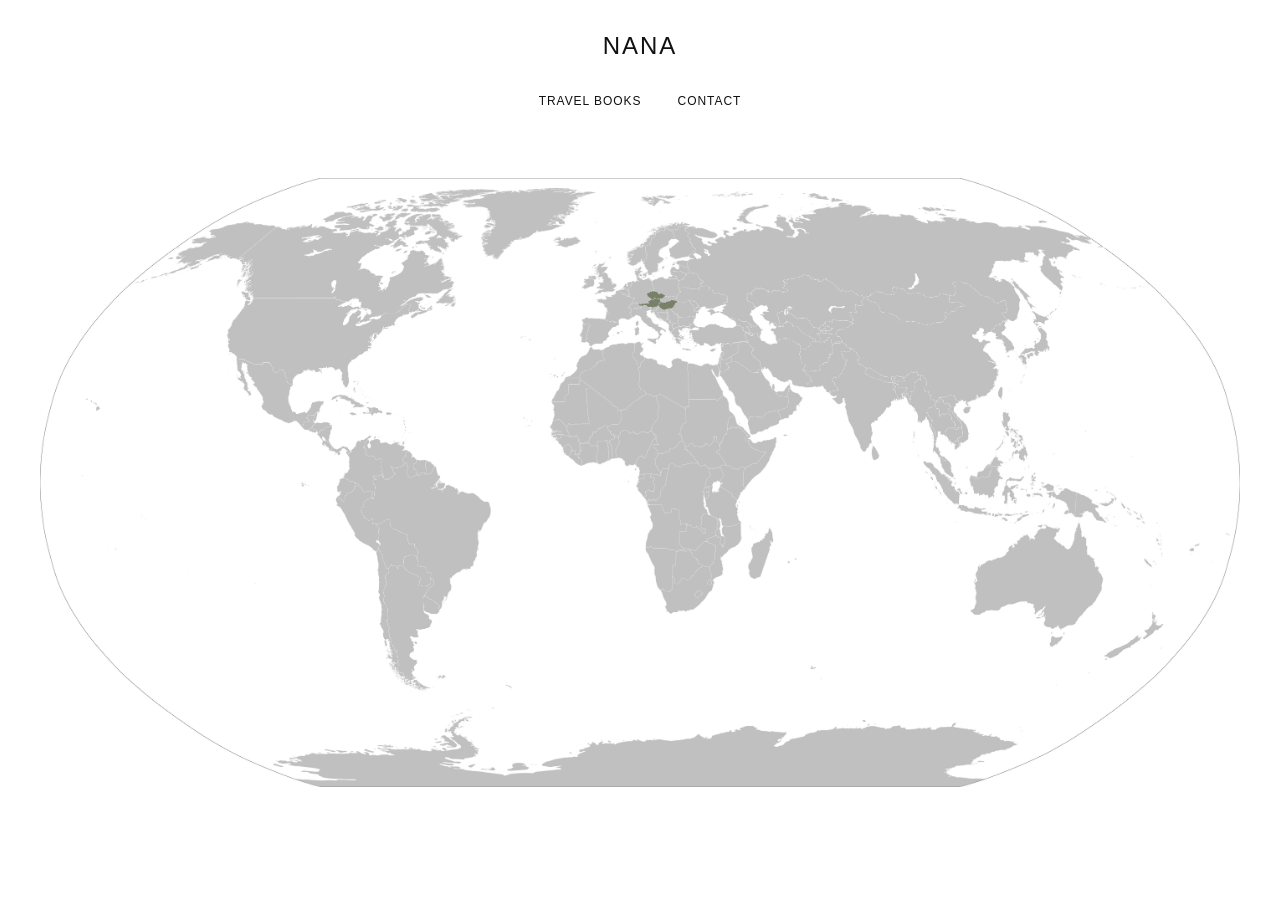
==== index.html @ e640273a "first deployment" ====
<!DOCTYPE html>
<html lang="en">

<head>
    <meta charset="UTF-8">
    <meta name="viewport" content="width=device-width, initial-scale=1.0">

    <title>NANA</title>

    <link rel="stylesheet" href="css/style.css">
</head>

<body>

    <main class="home">

        <div class="image-container">

            <img
                src="images/home-travel.jpg"
                alt=""
                class="home-image image-travel"
            >

            <img
                src="images/contact.jpg"
                alt=""
                class="home-image image-contact"
            >

        </div>

    </main>

    <script src="js/header.js"></script>
    <script src="js/main.js"></script>

</body>
</html>
---- css/style.css ----
/* --------------------------------
   RESET
-------------------------------- */

* {
    margin: 0;
    padding: 0;
    box-sizing: border-box;
}

html,
body {
    width: 100%;
    min-height: 100%;
}

body {
    background: #ffffff;
    color: #111111;
    font-family: Helvetica, Arial, sans-serif;
}


/* --------------------------------
   HEADER
-------------------------------- */

.site-header {
    width: 100%;
    padding: 32px 40px 0;
    text-align: center;
}

.logo {
    display: inline-block;

    color: inherit;
    text-decoration: none;

    font-size: 24px;
    font-weight: 400;
    letter-spacing: 0.08em;
}


/* --------------------------------
   NAVIGATION
-------------------------------- */

.main-nav {
    display: flex;
    justify-content: center;
    align-items: center;

    gap: 36px;

    margin-top: 34px;
}

.nav-link {
    position: relative;

    color: #111111;
    text-decoration: none;

    font-size: 12px;
    font-weight: 400;
    letter-spacing: 0.08em;

    transition: opacity 0.25s ease;
}

.nav-link:hover {
    opacity: 0.5;
}


/* --------------------------------
   IMAGE
-------------------------------- */

.home {
    width: 100%;

    padding: 70px 40px 80px;
}

.image-container {
    position: relative;
    width: 100%;
    max-width: none;
    margin: 0;
}

.home-image {
    display: block;
    width: 100%;
    height: auto;

    transition: opacity 0.7s ease;
}

.image-contact {
    position: absolute;
    top: 0;
    left: 0;

    width: 100%;
    height: auto;

    opacity: 0;
}

.image-container.show-contact .image-travel {
    opacity: 0;
}

.image-container.show-contact .image-contact {
    opacity: 1;
}


/* --------------------------------
   CONTACT HOVER
-------------------------------- */

/*
   The JavaScript adds .show-contact
   when CONTACT is hovered.
*/

.image-container.show-contact .image-travel {
    opacity: 0;
}

.image-container.show-contact .image-contact {
    opacity: 1;
}


/* --------------------------------
   MOBILE
-------------------------------- */

@media (max-width: 700px) {

    .site-header {
        padding: 24px 20px 0;
    }

    .logo {
        font-size: 21px;
    }

    .main-nav {
        gap: 24px;
        margin-top: 28px;
    }

    .nav-link {
        font-size: 11px;
    }

    .home {
        padding: 40px 20px 40px;
    }

    .image-container {
        aspect-ratio: 4 / 3;
    }

}

.back-link {
    display: inline-block;

    margin-bottom: 40px;

    color: #111111;
    text-decoration: none;

    font-size: 11px;
    letter-spacing: 0.08em;

    transition: opacity 0.25s ease;
}

.back-link:hover {
    opacity: 0.5;
}

.travel-books {
    width: 100%;
    padding: 80px 40px;
}

.book-grid {
    display: grid;
    grid-template-columns: repeat(3, 1fr);
    gap: 30px;
    max-width: 1200px;
    margin: 0 auto;
}

.book-tile-frame {
    width: fit-content;
    padding: 6px;
    border: 1px solid #78806A;
}

.book-tile {
    display: block;
    width: 100%;
    aspect-ratio: 1 / 1;
    overflow: hidden;
}

.book-tile img {
    display: block;
    width: 100%;
    height: 100%;
    object-fit: cover;
    transition: opacity 0.3s ease;
}

.book-tile:hover img {
    opacity: 0.7;
}

@media (max-width: 700px) {

    .travel-books {
        padding: 50px 20px;
    }

    .book-grid {
        grid-template-columns: 1fr;
        gap: 20px;
    }

}

/* ========================================
   BOOK PAGE
   ======================================== */

.flipbook-page {
    width: 100%;
    height: calc(100vh - 80px);
    padding: 10px 20px 20px;
    box-sizing: border-box;

    display: flex;
    justify-content: center;
    align-items: center;
}

/* Flipbook */

#flipbook {
    width: 100%;
    height: 100%;
}

/* Individual pages */

#flipbook .book-page {
    background: #ffffff;
    overflow: hidden;
}

#flipbook .book-page img {
    display: block;
    width: 100%;
    height: 100%;
    object-fit: contain;
}

/* PageFlip wrapper */

.stf__parent {
    margin: 0 auto;
}

/* ========================================
   CONTACT
   ======================================== */

.contact-page {
    width: 100%;
    min-height: calc(100vh - 100px);

    display: flex;
    justify-content: center;

    padding: 50px 40px 120px;
    box-sizing: border-box;
}

.contact-content {
    width: min(900px, 100%);
}


/* Intro
---------------------------------------- */

.contact-intro {
    margin-bottom: 50px;
}

.contact-intro p {
    max-width: 430px;

    margin: 0;

    font-size: 14px;
    line-height: 1.7;

    color: #666;
}


/* Message
---------------------------------------- */

.message-group {
    margin-bottom: 70px;
}

.message-group label {
    display: block;

    margin-bottom: 18px;

    font-size: 15px;
}

.message-group textarea {
    display: block;

    width: 100%;
    min-height: 180px;

    padding: 0;

    border: none;
    border-bottom: 1px solid #222;

    border-radius: 0;

    background: transparent;

    font-family: inherit;
    font-size: 16px;
    line-height: 1.7;

    resize: vertical;

    outline: none;

    box-sizing: border-box;
}

.message-group textarea:focus {
    border-bottom: 1px solid #78806A;
}

.message-group textarea::placeholder {
    color: #aaa;
}


/* Name + Email
---------------------------------------- */

.contact-details {
    display: grid;
    grid-template-columns: 1fr 1fr;

    gap: 60px;

    margin-bottom: 55px;
}

.form-group label {
    display: block;

    margin-bottom: 14px;

    font-size: 13px;
    letter-spacing: 0.05em;
}

.form-group input {
    width: 100%;

    padding: 10px 0;

    border: none;
    border-bottom: 1px solid #222;

    border-radius: 0;

    background: transparent;

    font-family: inherit;
    font-size: 15px;

    outline: none;

    box-sizing: border-box;
}

.form-group input:focus {
    border-bottom: 1px solid #78806A;
}

.form-group input::placeholder {
    color: #aaa;
}


/* Send
---------------------------------------- */

.send-row {
    display: flex;
    justify-content: flex-end;
}

.contact-form button {
    padding: 0;

    border: none;
    background: none;

    font-family: inherit;
    font-size: 13px;
    letter-spacing: 0.08em;

    cursor: pointer;

    transition: opacity 0.3s ease;
}

.contact-form button:hover {
    opacity: 0.5;
}


/* Mobile
---------------------------------------- */

@media (max-width: 700px) {

    .contact-page {
        padding: 70px 25px 90px;
    }

    .contact-intro {
        margin-bottom: 55px;
    }

    .contact-details {
        grid-template-columns: 1fr;

        gap: 35px;
    }

    .message-group {
        margin-bottom: 55px;
    }

    .send-row {
        justify-content: flex-start;
    }

}
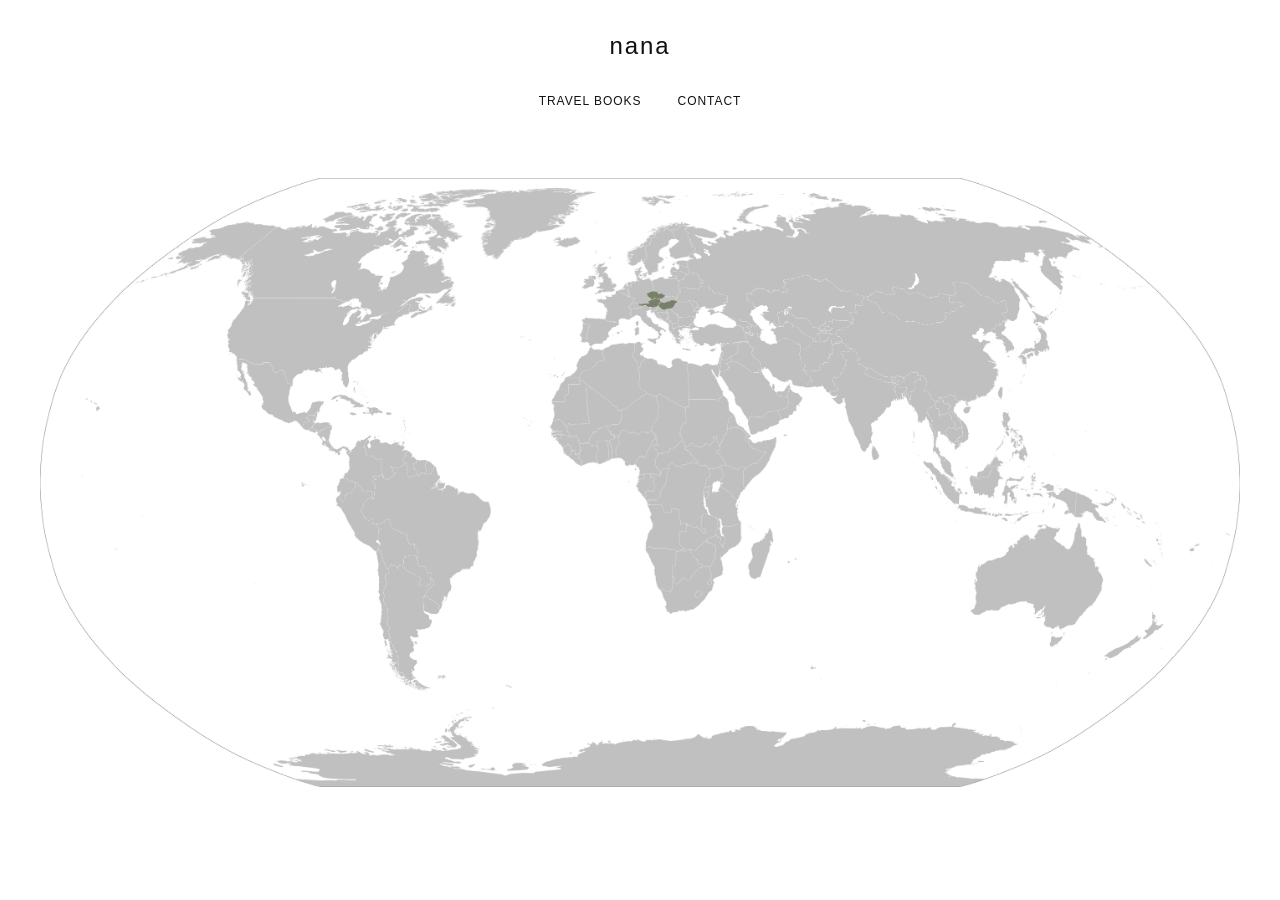
==== commit c37f51b8: "more UI update" ====
--- a/index.html
+++ b/index.html
@@ -1,39 +1,28 @@
-<!DOCTYPE html>
+<!doctype html>
 <html lang="en">
+  <head>
+    <meta charset="UTF-8" />
+    <meta name="viewport" content="width=device-width, initial-scale=1.0" />
 
-<head>
-    <meta charset="UTF-8">
-    <meta name="viewport" content="width=device-width, initial-scale=1.0">
+    <title>nana</title>
 
-    <title>NANA</title>
+    <link rel="stylesheet" href="css/style.css" />
+  </head>
 
-    <link rel="stylesheet" href="css/style.css">
-</head>
+  <body>
+    <main class="home">
+      <div class="image-container">
+        <img
+          src="images/home-travel.jpg"
+          alt=""
+          class="home-image image-travel"
+        />
 
-<body>
-
-    <main class="home">
-
-        <div class="image-container">
-
-            <img
-                src="images/home-travel.jpg"
-                alt=""
-                class="home-image image-travel"
-            >
-
-            <img
-                src="images/contact.jpg"
-                alt=""
-                class="home-image image-contact"
-            >
-
-        </div>
-
+        <img src="images/contact.jpg" alt="" class="home-image image-contact" />
+      </div>
     </main>
 
     <script src="js/header.js"></script>
     <script src="js/main.js"></script>
-
-</body>
-</html>+  </body>
+</html>
--- a/css/style.css
+++ b/css/style.css
@@ -3,477 +3,927 @@
 -------------------------------- */
 
 * {
-    margin: 0;
-    padding: 0;
-    box-sizing: border-box;
+  margin: 0;
+  padding: 0;
+  box-sizing: border-box;
 }
 
 html,
 body {
-    width: 100%;
-    min-height: 100%;
+  width: 100%;
+  min-height: 100%;
 }
 
 body {
-    background: #ffffff;
-    color: #111111;
-    font-family: Helvetica, Arial, sans-serif;
-}
-
+  background: #ffffff;
+  color: #111111;
+  font-family: Helvetica, Arial, sans-serif;
+}
 
 /* --------------------------------
    HEADER
 -------------------------------- */
 
 .site-header {
-    width: 100%;
-    padding: 32px 40px 0;
-    text-align: center;
+  width: 100%;
+  padding: 32px 40px 0;
+  text-align: center;
 }
 
 .logo {
-    display: inline-block;
-
-    color: inherit;
-    text-decoration: none;
-
-    font-size: 24px;
-    font-weight: 400;
-    letter-spacing: 0.08em;
-}
-
+  display: inline-block;
+
+  color: inherit;
+  text-decoration: none;
+
+  font-size: 24px;
+  font-weight: 400;
+  letter-spacing: 0.08em;
+}
 
 /* --------------------------------
    NAVIGATION
 -------------------------------- */
 
 .main-nav {
-    display: flex;
-    justify-content: center;
-    align-items: center;
-
-    gap: 36px;
-
-    margin-top: 34px;
+  display: flex;
+  justify-content: center;
+  align-items: center;
+
+  gap: 36px;
+
+  margin-top: 34px;
 }
 
 .nav-link {
-    position: relative;
-
-    color: #111111;
-    text-decoration: none;
-
-    font-size: 12px;
-    font-weight: 400;
-    letter-spacing: 0.08em;
-
-    transition: opacity 0.25s ease;
+  position: relative;
+
+  color: #111111;
+  text-decoration: none;
+
+  font-size: 12px;
+  font-weight: 400;
+  letter-spacing: 0.08em;
+
+  transition: opacity 0.25s ease;
 }
 
 .nav-link:hover {
-    opacity: 0.5;
-}
-
+  opacity: 0.5;
+}
 
 /* --------------------------------
    IMAGE
 -------------------------------- */
 
 .home {
-    width: 100%;
-
-    padding: 70px 40px 80px;
+  width: 100%;
+  padding: 70px 40px 80px;
 }
 
 .image-container {
-    position: relative;
-    width: 100%;
-    max-width: none;
-    margin: 0;
-}
-
-.home-image {
-    display: block;
-    width: 100%;
-    height: auto;
-
-    transition: opacity 0.7s ease;
-}
+  position: relative;
+  width: 100%;
+  max-width: none;
+  margin: 0;
+
+  overflow: hidden;
+}
+
+/* Travel image */
+
+.image-travel {
+  position: relative;
+
+  display: block;
+
+  width: 100%;
+  height: auto;
+
+  z-index: 1;
+}
+
+/* Contact image */
 
 .image-contact {
-    position: absolute;
-    top: 0;
-    left: 0;
-
-    width: 100%;
-    height: auto;
-
-    opacity: 0;
-}
-
-.image-container.show-contact .image-travel {
-    opacity: 0;
-}
+  position: absolute;
+
+  top: 0;
+  left: 0;
+
+  display: block;
+
+  width: 100%;
+  height: auto;
+
+  z-index: 2;
+
+  /*
+       Start completely hidden to the right.
+       The contact image wipes across the
+       travel image like a curtain.
+    */
+  clip-path: inset(0 100% 0 0);
+
+  transition: clip-path 1s cubic-bezier(0.77, 0, 0.18, 1);
+}
+
+/* Curtain / wipe transition */
 
 .image-container.show-contact .image-contact {
+  clip-path: inset(0 0 0 0);
+}
+
+/* --------------------------------
+   MOBILE
+-------------------------------- */
+
+@media (max-width: 700px) {
+  .site-header {
+    padding: 24px 20px 0;
+  }
+
+  .logo {
+    font-size: 21px;
+  }
+
+  .main-nav {
+    gap: 24px;
+    margin-top: 28px;
+  }
+
+  .nav-link {
+    font-size: 11px;
+  }
+
+  .home {
+    padding: 40px 20px 40px;
+  }
+
+  .image-container {
+    aspect-ratio: 4 / 3;
+  }
+}
+
+/* --------------------------------
+   BACK LINK
+-------------------------------- */
+
+.back-link {
+  display: inline-block;
+
+  margin-bottom: 40px;
+
+  color: #111111;
+  text-decoration: none;
+
+  font-size: 11px;
+  letter-spacing: 0.08em;
+
+  transition: opacity 0.25s ease;
+}
+
+.back-link:hover {
+  opacity: 0.5;
+}
+
+/* ========================================
+   TRAVEL BOOKS
+======================================== */
+
+.travel-books {
+  width: 100%;
+  padding: 80px 40px;
+}
+
+.book-grid {
+  display: grid;
+
+  grid-template-columns: repeat(3, 1fr);
+  gap: 30px;
+
+  max-width: 1200px;
+  margin: 0 auto;
+}
+
+.book-tile-frame {
+  --frame-color: #78806a;
+
+  width: fit-content;
+
+  padding: 6px;
+
+  border: 1px solid var(--frame-color);
+
+  transition:
+    transform 0.45s ease,
+    box-shadow 0.45s ease;
+}
+
+.book-tile {
+  display: block;
+
+  width: 100%;
+  aspect-ratio: 1 / 1;
+
+  overflow: hidden;
+}
+
+.book-tile img {
+  display: block;
+
+  width: 100%;
+  height: 100%;
+
+  object-fit: cover;
+
+  transition:
+    transform 0.6s ease,
+    opacity 0.4s ease;
+}
+
+/* Physical book hover */
+
+.book-tile-frame:hover {
+  transform: translateY(-8px) rotate(-0.6deg);
+
+  box-shadow: 0 12px 24px rgba(0, 0, 0, 0.08);
+}
+
+.book-tile-frame:hover .book-tile img {
+  transform: scale(1.025);
+  opacity: 0.92;
+}
+
+/* Mobile */
+
+@media (max-width: 700px) {
+  .travel-books {
+    padding: 50px 20px;
+  }
+
+  .book-grid {
+    grid-template-columns: 1fr;
+    gap: 20px;
+  }
+
+  .book-tile-frame:hover {
+    transform: none;
+    box-shadow: none;
+  }
+
+  .book-tile-frame:hover .book-tile img {
+    transform: none;
     opacity: 1;
-}
-
-
-/* --------------------------------
-   CONTACT HOVER
--------------------------------- */
-
-/*
-   The JavaScript adds .show-contact
-   when CONTACT is hovered.
-*/
-
-.image-container.show-contact .image-travel {
-    opacity: 0;
-}
-
-.image-container.show-contact .image-contact {
-    opacity: 1;
-}
-
-
-/* --------------------------------
-   MOBILE
--------------------------------- */
-
-@media (max-width: 700px) {
-
-    .site-header {
-        padding: 24px 20px 0;
-    }
-
-    .logo {
-        font-size: 21px;
-    }
-
-    .main-nav {
-        gap: 24px;
-        margin-top: 28px;
-    }
-
-    .nav-link {
-        font-size: 11px;
-    }
-
-    .home {
-        padding: 40px 20px 40px;
-    }
-
-    .image-container {
-        aspect-ratio: 4 / 3;
-    }
-
-}
-
-.back-link {
-    display: inline-block;
-
-    margin-bottom: 40px;
-
-    color: #111111;
-    text-decoration: none;
-
-    font-size: 11px;
-    letter-spacing: 0.08em;
-
-    transition: opacity 0.25s ease;
-}
-
-.back-link:hover {
-    opacity: 0.5;
-}
-
-.travel-books {
-    width: 100%;
-    padding: 80px 40px;
-}
-
-.book-grid {
-    display: grid;
-    grid-template-columns: repeat(3, 1fr);
-    gap: 30px;
-    max-width: 1200px;
-    margin: 0 auto;
-}
-
-.book-tile-frame {
-    width: fit-content;
-    padding: 6px;
-    border: 1px solid #78806A;
-}
-
-.book-tile {
-    display: block;
-    width: 100%;
-    aspect-ratio: 1 / 1;
-    overflow: hidden;
-}
-
-.book-tile img {
-    display: block;
-    width: 100%;
-    height: 100%;
-    object-fit: cover;
-    transition: opacity 0.3s ease;
-}
-
-.book-tile:hover img {
-    opacity: 0.7;
-}
-
-@media (max-width: 700px) {
-
-    .travel-books {
-        padding: 50px 20px;
-    }
-
-    .book-grid {
-        grid-template-columns: 1fr;
-        gap: 20px;
-    }
-
+  }
 }
 
 /* ========================================
    BOOK PAGE
-   ======================================== */
+======================================== */
 
 .flipbook-page {
+  width: 100%;
+  height: calc(100vh - 80px);
+
+  padding: 10px 20px 30px;
+
+  box-sizing: border-box;
+
+  display: flex;
+  justify-content: center;
+  align-items: center;
+}
+
+/* Flipbook wrapper */
+
+.flipbook-wrapper {
+  width: 100%;
+  height: 100%;
+
+  display: flex;
+  flex-direction: column;
+  align-items: center;
+}
+
+/* Flipbook */
+
+#flipbook {
+  width: 100%;
+  height: 100%;
+}
+
+/* Individual pages */
+
+#flipbook .book-page {
+  background: #ffffff;
+  overflow: hidden;
+}
+
+#flipbook .book-page img {
+  display: block;
+
+  width: 100%;
+  height: 100%;
+
+  object-fit: contain;
+}
+
+/* PageFlip wrapper */
+
+.stf__parent {
+  margin: 0 auto;
+}
+
+/* --------------------------------
+   INTERACTIVE PROGRESS BAR
+-------------------------------- */
+
+.flipbook-progress {
+  position: relative;
+
+  width: min(900px, 80%);
+  height: 16px;
+
+  margin-top: 4px;
+
+  cursor: pointer;
+
+  touch-action: none;
+
+  outline: none;
+
+  /* Prevent text/image selection while dragging */
+  user-select: none;
+  -webkit-user-select: none;
+  -moz-user-select: none;
+  -ms-user-select: none;
+}
+
+/* Prevent browser dragging/selecting
+   anything inside the progress bar */
+
+.flipbook-progress,
+.flipbook-progress * {
+  user-select: none;
+  -webkit-user-select: none;
+  -moz-user-select: none;
+  -ms-user-select: none;
+
+  -webkit-user-drag: none;
+}
+
+/* Invisible larger interaction area */
+
+.flipbook-progress::before {
+  content: "";
+
+  position: absolute;
+
+  top: 7px;
+  left: 0;
+
+  width: 100%;
+  height: 2px;
+
+  background: #e6e6e6;
+}
+
+/* Filled progress */
+
+.flipbook-progress-bar {
+  position: absolute;
+
+  top: 7px;
+  left: 0;
+
+  width: 0%;
+  height: 2px;
+
+  background: #909090;
+
+  pointer-events: none;
+
+  transition: width 0.25s ease;
+}
+
+/* Handle */
+
+.flipbook-progress-handle {
+  position: absolute;
+
+  top: 50%;
+  right: -6px;
+
+  width: auto;
+  height: auto;
+
+  background: none;
+
+  color: #909090;
+
+  font-size: 17px;
+  line-height: 1;
+
+  transform: translateY(-50%) scale(0.8);
+
+  transition:
+    transform 0.2s ease,
+    opacity 0.2s ease;
+
+  pointer-events: none;
+}
+
+.flipbook-progress-handle::before {
+  content: "✦";
+}
+
+.flipbook-progress:hover .flipbook-progress-handle,
+.flipbook-progress:focus .flipbook-progress-handle {
+  transform: translateY(-50%) scale(1);
+}
+
+/* Keyboard focus */
+
+.flipbook-progress:focus-visible {
+  outline: none;
+}
+
+.flipbook-progress:focus-visible::after {
+  content: "";
+
+  position: absolute;
+
+  inset: 1px -5px;
+
+  border: 1px solid #909090;
+}
+
+/* ========================================
+   POSTCARD CONTACT
+======================================== */
+
+.postcard-page {
+  width: 100%;
+  min-height: calc(100vh - 100px);
+
+  display: flex;
+  justify-content: center;
+  align-items: center;
+
+  padding: 60px 40px 100px;
+
+  box-sizing: border-box;
+}
+
+/* --------------------------------
+   POSTCARD
+-------------------------------- */
+
+.postcard {
+  position: relative;
+
+  width: min(1000px, 100%);
+
+  min-height: 560px;
+
+  padding: 38px 42px 32px;
+
+  background: #faf9f5;
+
+  border: 1px solid #222;
+
+  box-sizing: border-box;
+
+  display: flex;
+  flex-direction: column;
+
+  box-shadow: 8px 8px 0 rgba(120, 128, 106, 0.12);
+
+  transition:
+    transform 0.4s ease,
+    box-shadow 0.4s ease;
+}
+
+/* Very subtle physical postcard feeling */
+
+.postcard:hover {
+  transform: translateY(-2px);
+
+  box-shadow: 10px 12px 0 rgba(120, 128, 106, 0.12);
+}
+
+/* --------------------------------
+   POSTCARD HEADER
+-------------------------------- */
+
+.postcard-header {
+  display: flex;
+  justify-content: space-between;
+  align-items: center;
+
+  padding-bottom: 18px;
+
+  border-bottom: 1px solid #222;
+}
+
+.postcard-label,
+.postcard-number {
+  font-size: 10px;
+  letter-spacing: 0.12em;
+}
+
+.postcard-number {
+  color: #909090;
+}
+
+/* --------------------------------
+   MESSAGE
+-------------------------------- */
+
+.postcard-message {
+  flex: 1;
+
+  padding-top: 42px;
+
+  display: flex;
+  flex-direction: column;
+}
+
+.postcard-message label {
+  display: block;
+
+  margin-bottom: 25px;
+
+  font-size: 13px;
+  letter-spacing: 0.08em;
+}
+
+.postcard-message textarea {
+  width: 100%;
+
+  flex: 1;
+
+  min-height: 220px;
+
+  padding: 0;
+
+  border: none;
+
+  background: repeating-linear-gradient(
+    to bottom,
+    transparent 0,
+    transparent 31px,
+    rgba(34, 34, 34, 0.16) 32px
+  );
+
+  color: #111111;
+
+  font-family: Helvetica, Arial, sans-serif;
+  font-size: 15px;
+  line-height: 32px;
+
+  resize: none;
+
+  outline: none;
+
+  box-sizing: border-box;
+}
+
+.postcard-message textarea::placeholder {
+  color: #999;
+}
+
+.postcard-message textarea:focus {
+  background: repeating-linear-gradient(
+    to bottom,
+    transparent 0,
+    transparent 31px,
+    rgba(120, 128, 106, 0.45) 32px
+  );
+}
+
+/* --------------------------------
+   BOTTOM SECTION
+-------------------------------- */
+
+.postcard-bottom {
+  display: flex;
+  justify-content: space-between;
+  align-items: flex-end;
+
+  gap: 50px;
+
+  margin-top: 35px;
+}
+
+/* --------------------------------
+   FROM
+-------------------------------- */
+
+.postcard-from {
+  width: min(480px, 60%);
+
+  display: grid;
+  grid-template-columns: 1fr 1fr;
+
+  gap: 35px;
+}
+
+.postcard-field label {
+  display: block;
+
+  margin-bottom: 12px;
+
+  font-size: 10px;
+  letter-spacing: 0.1em;
+}
+
+.postcard-field input {
+  width: 100%;
+
+  padding: 8px 0;
+
+  border: none;
+  border-bottom: 1px solid #222;
+
+  border-radius: 0;
+
+  background: transparent;
+
+  font-family: Helvetica, Arial, sans-serif;
+  font-size: 13px;
+
+  outline: none;
+
+  box-sizing: border-box;
+}
+
+.postcard-field input:focus {
+  border-bottom-color: #909090;
+}
+
+.postcard-field input::placeholder {
+  color: #aaa;
+}
+
+/* --------------------------------
+   STAMP
+-------------------------------- */
+
+.postcard-stamp {
+  display: flex;
+
+  justify-content: flex-end;
+  align-items: flex-end;
+}
+
+/* Visual stamp */
+
+.stamp {
+  width: 92px;
+  height: 108px;
+
+  border: 1px dashed #909090;
+
+  display: flex;
+  flex-direction: column;
+  align-items: center;
+  justify-content: center;
+
+  transform: rotate(1.5deg);
+
+  box-sizing: border-box;
+
+  transition:
+    transform 0.3s ease,
+    border-color 0.3s ease;
+}
+
+.stamp-symbol {
+  font-size: 38px;
+  line-height: 1;
+  margin-bottom: 10px;
+}
+
+.stamp-symbol-sent {
+  display: none;
+}
+
+.postcard.sent .stamp-symbol-unsent {
+  display: none;
+}
+
+.postcard.sent .stamp-symbol-sent {
+  display: inline;
+}
+
+.stamp-text {
+  font-size: 11px;
+
+  letter-spacing: 0.15em;
+}
+
+.stamp-subtext {
+  margin-top: 7px;
+
+  font-size: 7px;
+
+  letter-spacing: 0.12em;
+}
+
+/* --------------------------------
+   SEND
+-------------------------------- */
+
+.postcard-send {
+  display: flex;
+  justify-content: flex-end;
+
+  margin-top: 30px;
+}
+
+.postcard-send button {
+  position: relative;
+
+  padding: 0;
+
+  border: none;
+  background: none;
+
+  color: #111111;
+
+  font-family: Helvetica, Arial, sans-serif;
+
+  font-size: 11px;
+  letter-spacing: 0.1em;
+
+  cursor: pointer;
+
+  transition:
+    transform 0.25s ease,
+    opacity 0.25s ease;
+}
+
+.postcard-send button:hover {
+  opacity: 0.55;
+}
+
+.postcard-send button:active {
+  transform: scale(0.96);
+}
+
+.postcard-send button:disabled {
+  cursor: default;
+  opacity: 1;
+  pointer-events: none;
+}
+
+/* Send text */
+
+.send-success {
+  display: none;
+}
+
+/* --------------------------------
+   STAMP ANIMATION
+-------------------------------- */
+
+.postcard.sending .stamp {
+  animation: stampPress 0.55s ease forwards;
+}
+
+@keyframes stampPress {
+  0% {
+    transform: rotate(1.5deg) scale(1);
+  }
+
+  45% {
+    transform: rotate(0deg) scale(0.92);
+  }
+
+  70% {
+    transform: rotate(0deg) scale(1.04);
+  }
+
+  100% {
+    transform: rotate(1.5deg) scale(1);
+  }
+}
+
+/* --------------------------------
+   SUCCESS STATE
+-------------------------------- */
+
+.postcard.sent .send-default {
+  display: none;
+}
+
+.postcard.sent .send-success {
+  display: inline;
+}
+
+.postcard.sent .stamp {
+  border-style: solid;
+
+  transform: rotate(-1deg);
+
+  color: #111111;
+}
+
+/* --------------------------------
+   STATUS
+-------------------------------- */
+
+.postcard-status {
+  min-height: 18px;
+
+  margin-top: 14px;
+
+  text-align: right;
+
+  font-size: 10px;
+  letter-spacing: 0.04em;
+
+  color: #909090;
+}
+
+/* --------------------------------
+   POSTCARD MOBILE
+-------------------------------- */
+
+@media (max-width: 700px) {
+  .postcard-page {
+    padding: 40px 20px 70px;
+
+    align-items: flex-start;
+  }
+
+  .postcard {
+    min-height: 650px;
+
+    padding: 28px 25px 25px;
+
+    box-shadow: 5px 5px 0 rgba(120, 128, 106, 0.12);
+  }
+
+  .postcard-header {
+    padding-bottom: 15px;
+  }
+
+  .postcard-label,
+  .postcard-number {
+    font-size: 9px;
+  }
+
+  .postcard-message {
+    padding-top: 35px;
+  }
+
+  .postcard-message textarea {
+    min-height: 260px;
+
+    font-size: 14px;
+  }
+
+  .postcard-bottom {
+    align-items: flex-start;
+
+    flex-direction: column;
+
+    gap: 35px;
+
+    margin-top: 30px;
+  }
+
+  .postcard-from {
     width: 100%;
-    height: calc(100vh - 80px);
-    padding: 10px 20px 20px;
-    box-sizing: border-box;
-
-    display: flex;
-    justify-content: center;
-    align-items: center;
-}
-
-/* Flipbook */
-
-#flipbook {
+
+    grid-template-columns: 1fr;
+
+    gap: 25px;
+  }
+
+  .postcard-stamp {
     width: 100%;
-    height: 100%;
-}
-
-/* Individual pages */
-
-#flipbook .book-page {
-    background: #ffffff;
-    overflow: hidden;
-}
-
-#flipbook .book-page img {
-    display: block;
-    width: 100%;
-    height: 100%;
-    object-fit: contain;
-}
-
-/* PageFlip wrapper */
-
-.stf__parent {
-    margin: 0 auto;
-}
-
-/* ========================================
-   CONTACT
-   ======================================== */
-
-.contact-page {
-    width: 100%;
-    min-height: calc(100vh - 100px);
-
-    display: flex;
-    justify-content: center;
-
-    padding: 50px 40px 120px;
-    box-sizing: border-box;
-}
-
-.contact-content {
-    width: min(900px, 100%);
-}
-
-
-/* Intro
----------------------------------------- */
-
-.contact-intro {
-    margin-bottom: 50px;
-}
-
-.contact-intro p {
-    max-width: 430px;
-
-    margin: 0;
-
-    font-size: 14px;
-    line-height: 1.7;
-
-    color: #666;
-}
-
-
-/* Message
----------------------------------------- */
-
-.message-group {
-    margin-bottom: 70px;
-}
-
-.message-group label {
-    display: block;
-
-    margin-bottom: 18px;
-
-    font-size: 15px;
-}
-
-.message-group textarea {
-    display: block;
-
-    width: 100%;
-    min-height: 180px;
-
-    padding: 0;
-
-    border: none;
-    border-bottom: 1px solid #222;
-
-    border-radius: 0;
-
-    background: transparent;
-
-    font-family: inherit;
-    font-size: 16px;
-    line-height: 1.7;
-
-    resize: vertical;
-
-    outline: none;
-
-    box-sizing: border-box;
-}
-
-.message-group textarea:focus {
-    border-bottom: 1px solid #78806A;
-}
-
-.message-group textarea::placeholder {
-    color: #aaa;
-}
-
-
-/* Name + Email
----------------------------------------- */
-
-.contact-details {
-    display: grid;
-    grid-template-columns: 1fr 1fr;
-
-    gap: 60px;
-
-    margin-bottom: 55px;
-}
-
-.form-group label {
-    display: block;
-
-    margin-bottom: 14px;
-
-    font-size: 13px;
-    letter-spacing: 0.05em;
-}
-
-.form-group input {
-    width: 100%;
-
-    padding: 10px 0;
-
-    border: none;
-    border-bottom: 1px solid #222;
-
-    border-radius: 0;
-
-    background: transparent;
-
-    font-family: inherit;
-    font-size: 15px;
-
-    outline: none;
-
-    box-sizing: border-box;
-}
-
-.form-group input:focus {
-    border-bottom: 1px solid #78806A;
-}
-
-.form-group input::placeholder {
-    color: #aaa;
-}
-
-
-/* Send
----------------------------------------- */
-
-.send-row {
-    display: flex;
+
     justify-content: flex-end;
-}
-
-.contact-form button {
-    padding: 0;
-
-    border: none;
-    background: none;
-
-    font-family: inherit;
-    font-size: 13px;
-    letter-spacing: 0.08em;
-
-    cursor: pointer;
-
-    transition: opacity 0.3s ease;
-}
-
-.contact-form button:hover {
-    opacity: 0.5;
-}
-
-
-/* Mobile
----------------------------------------- */
-
-@media (max-width: 700px) {
-
-    .contact-page {
-        padding: 70px 25px 90px;
-    }
-
-    .contact-intro {
-        margin-bottom: 55px;
-    }
-
-    .contact-details {
-        grid-template-columns: 1fr;
-
-        gap: 35px;
-    }
-
-    .message-group {
-        margin-bottom: 55px;
-    }
-
-    .send-row {
-        justify-content: flex-start;
-    }
-
-}+  }
+
+  .postcard-send {
+    margin-top: 30px;
+
+    justify-content: flex-start;
+  }
+
+  .postcard-status {
+    text-align: left;
+  }
+
+  /* Flipbook progress */
+
+  .flipbook-progress {
+    width: 90%;
+    margin-top: 6px;
+  }
+}
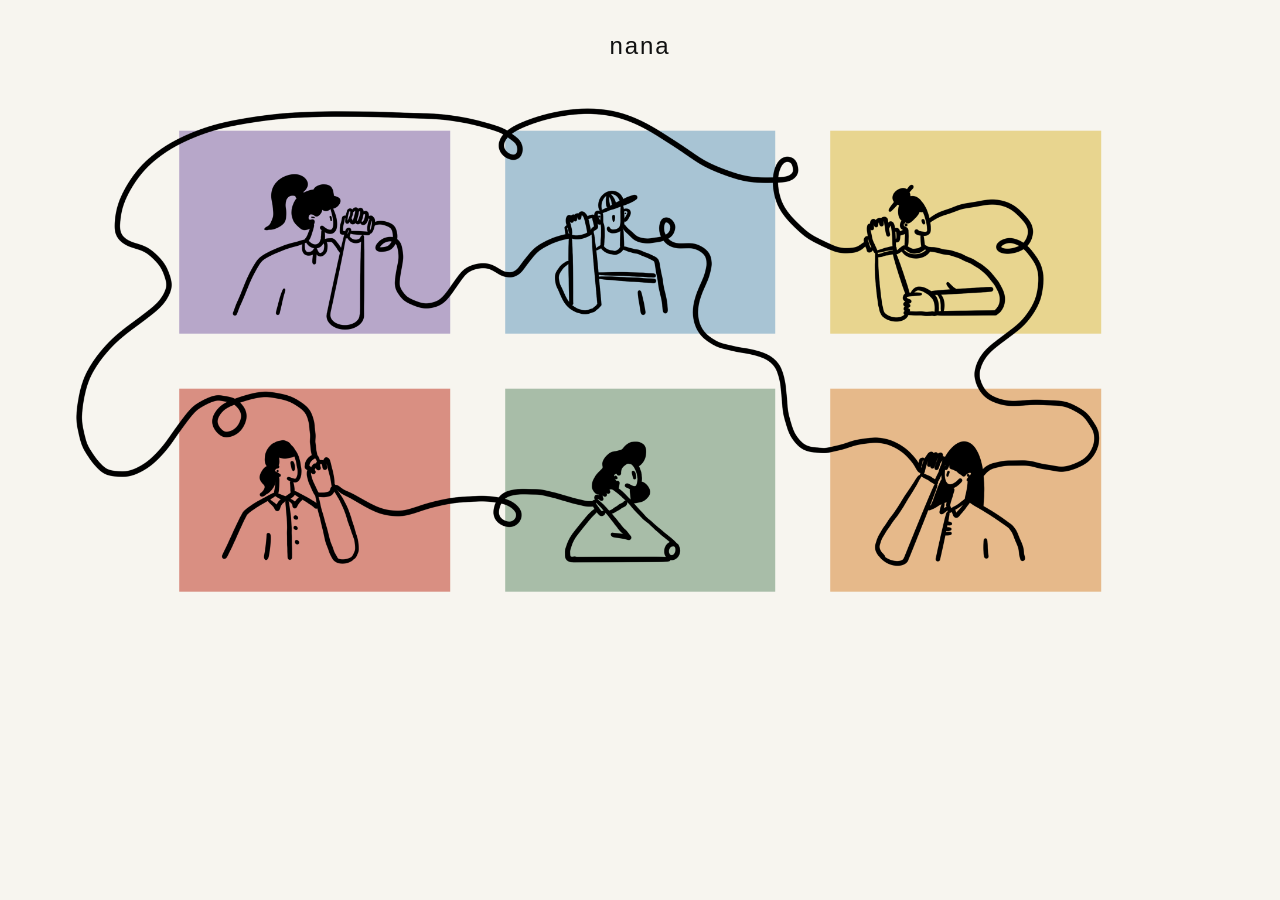
==== commit f246311a: "redesiend home page" ====
--- a/index.html
+++ b/index.html
@@ -7,22 +7,63 @@
     <title>nana</title>
 
     <link rel="stylesheet" href="css/style.css" />
+
+    <link
+      href="https://fonts.googleapis.com/css2?family=Caveat:wght@400;500;600&display=swap"
+      rel="stylesheet"
+    />
   </head>
 
   <body>
     <main class="home">
       <div class="image-container">
+
+      <div class="home-rectangles">
+
+        <div class="home-rectangle rectangle-1"></div>
+        <div class="home-rectangle rectangle-2"></div>
+        <div class="home-rectangle rectangle-3"></div>
+        <div class="home-rectangle rectangle-4"></div>
+        <div class="home-rectangle rectangle-5"></div>
+        <div class="home-rectangle rectangle-6"></div>
+
+      </div>
+
+      <!-- Transparent navigation layer -->
+      <div class="home-nav-overlay">
+
+        <a
+          href="/nanana/travel-books/"
+          class="home-nav-square rectangle-3-nav"
+          aria-label="Travel Books"
+        >
+          <span class="speech-bubble">
+            travel books
+          </span>
+        </a>
+
+        <a
+          href="/nanana/contact/"
+          class="home-nav-square rectangle-5-nav"
+          aria-label="Contact"
+        >
+          <span class="speech-bubble">
+            contact
+          </span>
+        </a>
+
+      </div>
+
         <img
-          src="images/home-travel.jpg"
-          alt=""
-          class="home-image image-travel"
+          src="images/home-image.png"
+          alt="Home"
+          class="home-image"
         />
 
-        <img src="images/contact.jpg" alt="" class="home-image image-contact" />
       </div>
     </main>
 
     <script src="js/header.js"></script>
     <script src="js/main.js"></script>
   </body>
-</html>
+</html>
--- a/css/style.css
+++ b/css/style.css
@@ -1,6 +1,6 @@
-/* --------------------------------
+/* ========================================
    RESET
--------------------------------- */
+======================================== */
 
 * {
   margin: 0;
@@ -15,14 +15,14 @@
 }
 
 body {
-  background: #ffffff;
+  background: #f7f5ef;
   color: #111111;
   font-family: Helvetica, Arial, sans-serif;
 }
 
-/* --------------------------------
+/* ========================================
    HEADER
--------------------------------- */
+======================================== */
 
 .site-header {
   width: 100%;
@@ -41,9 +41,9 @@
   letter-spacing: 0.08em;
 }
 
-/* --------------------------------
+/* ========================================
    NAVIGATION
--------------------------------- */
+======================================== */
 
 .main-nav {
   display: flex;
@@ -72,102 +72,272 @@
   opacity: 0.5;
 }
 
-/* --------------------------------
-   IMAGE
--------------------------------- */
+/* ========================================
+   HOMEPAGE
+======================================== */
 
 .home {
   width: 100%;
-  padding: 70px 40px 80px;
+  padding: 110px 40px 80px;
 }
 
 .image-container {
   position: relative;
+
   width: 100%;
   max-width: none;
+
   margin: 0;
 
-  overflow: hidden;
-}
-
-/* Travel image */
-
-.image-travel {
+  display: flex;
+  justify-content: center;
+  align-items: center;
+}
+
+/* ========================================
+   SIX RECTANGLES
+======================================== */
+
+.home-rectangles {
+  position: absolute;
+
+  top: 50%;
+  left: 50%;
+
+  /*
+    Responsive grid that scales with the window.
+  */
+  width: min(72vw, 1000px);
+  aspect-ratio: 2 / 1;
+
+  transform: translate(-50%, -63%);
+
+  display: grid;
+
+  grid-template-columns: repeat(3, 1fr);
+  grid-template-rows: repeat(2, 1fr);
+
+  gap: clamp(18px, 4.3vw, 60px);
+
+  z-index: 1;
+}
+
+.home-rectangle {
+  width: 100%;
+  height: 100%;
+}
+
+/* ========================================
+   HOMEPAGE NAVIGATION OVERLAY
+======================================== */
+
+.home-nav-overlay {
+  position: absolute;
+
+  top: 50%;
+  left: 50%;
+
+  /*
+    Must exactly match the rectangle grid.
+  */
+  width: min(72vw, 1000px);
+  aspect-ratio: 2 / 1;
+
+  transform: translate(-50%, -63%);
+
+  display: grid;
+
+  grid-template-columns: repeat(3, 1fr);
+  grid-template-rows: repeat(2, 1fr);
+
+  gap: clamp(18px, 4.3vw, 60px);
+
+  z-index: 3;
+
+  pointer-events: none;
+}
+
+/* ========================================
+   HOMEPAGE NAVIGATION SQUARES
+======================================== */
+
+.home-nav-square {
   position: relative;
 
   display: block;
 
   width: 100%;
+  height: 100%;
+
+  text-decoration: none;
+
+  cursor: pointer;
+
+  pointer-events: auto;
+}
+
+/* ========================================
+   HOMEPAGE NAVIGATION POSITIONS
+======================================== */
+
+.rectangle-3-nav {
+  grid-column: 3;
+  grid-row: 1;
+}
+
+.rectangle-5-nav {
+  grid-column: 2;
+  grid-row: 2;
+}
+
+/* ========================================
+   HANDWRITTEN POP-UP TEXT
+======================================== */
+
+.speech-bubble {
+  position: absolute;
+
+  width: max-content;
+
+  padding: 0;
+
+  background: transparent;
+
+  color: #111111;
+
+  font-family: "Marker Felt", cursive;
+
+  font-size: clamp(25px, 2.5vw, 38px);
+  font-weight: 400;
+
+  line-height: 1;
+
+  border: none;
+  border-radius: 0;
+
+  opacity: 0;
+
+  pointer-events: none;
+
+  z-index: 10;
+
+  transition:
+    opacity 0.2s ease,
+    transform 0.3s cubic-bezier(0.22, 1, 0.36, 1);
+}
+
+/* ========================================
+   TRAVEL BOOKS TEXT
+======================================== */
+
+.rectangle-3-nav .speech-bubble {
+  /*
+    Position relative to the yellow square.
+  */
+  top: -4%;
+  right: -8%;
+
+  transform:
+    rotate(-6deg)
+    translateY(8px)
+    scale(0.92);
+
+  transform-origin: center center;
+}
+
+/* ========================================
+   CONTACT TEXT
+======================================== */
+
+.rectangle-5-nav .speech-bubble {
+  /*
+    Position relative to the green square.
+  */
+  bottom: 60%;
+  left: 60%;
+
+  transform:
+    rotate(5deg)
+    translateY(8px)
+    scale(0.92);
+
+  transform-origin: center center;
+}
+
+/* ========================================
+   HOMEPAGE NAVIGATION HOVER
+======================================== */
+
+.home-nav-square:hover .speech-bubble {
+  opacity: 1;
+}
+
+.rectangle-3-nav:hover .speech-bubble {
+  transform:
+    rotate(-6deg)
+    translateY(0)
+    scale(1);
+}
+
+.rectangle-5-nav:hover .speech-bubble {
+  transform:
+    rotate(5deg)
+    translateY(0)
+    scale(1);
+}
+
+/* ========================================
+   RECTANGLE COLORS
+======================================== */
+
+.rectangle-1 {
+  background: #b7a7c9;
+  /* opacity: 0; */
+}
+
+.rectangle-2 {
+  background: #a8c4d4;
+  /* opacity: 0; */
+}
+
+.rectangle-3 {
+  background: #e8d58f;
+}
+
+.rectangle-4 {
+  background: #d98f82;
+  /* opacity: 0; */
+}
+
+.rectangle-5 {
+  background: #a8bda8;
+}
+
+.rectangle-6 {
+  background: #e6b98a;
+  /* opacity: 0; */
+}
+
+/* ========================================
+   HOME IMAGE
+======================================== */
+
+.home-image {
+  position: relative;
+
+  display: block;
+
+  width: 100%;
   height: auto;
 
-  z-index: 1;
-}
-
-/* Contact image */
-
-.image-contact {
-  position: absolute;
-
-  top: 0;
-  left: 0;
-
-  display: block;
-
-  width: 100%;
-  height: auto;
-
   z-index: 2;
 
-  /*
-       Start completely hidden to the right.
-       The contact image wipes across the
-       travel image like a curtain.
-    */
-  clip-path: inset(0 100% 0 0);
-
-  transition: clip-path 1s cubic-bezier(0.77, 0, 0.18, 1);
-}
-
-/* Curtain / wipe transition */
-
-.image-container.show-contact .image-contact {
-  clip-path: inset(0 0 0 0);
-}
-
-/* --------------------------------
-   MOBILE
--------------------------------- */
-
-@media (max-width: 700px) {
-  .site-header {
-    padding: 24px 20px 0;
-  }
-
-  .logo {
-    font-size: 21px;
-  }
-
-  .main-nav {
-    gap: 24px;
-    margin-top: 28px;
-  }
-
-  .nav-link {
-    font-size: 11px;
-  }
-
-  .home {
-    padding: 40px 20px 40px;
-  }
-
-  .image-container {
-    aspect-ratio: 4 / 3;
-  }
-}
-
-/* --------------------------------
+  transform: translate(-5%, -15%);
+}
+
+/* ========================================
    BACK LINK
--------------------------------- */
+======================================== */
 
 .back-link {
   display: inline-block;
@@ -193,6 +363,7 @@
 
 .travel-books {
   width: 100%;
+
   padding: 80px 40px;
 }
 
@@ -203,6 +374,7 @@
   gap: 30px;
 
   max-width: 1200px;
+
   margin: 0 auto;
 }
 
@@ -242,7 +414,9 @@
     opacity 0.4s ease;
 }
 
-/* Physical book hover */
+/* ========================================
+   BOOK TILE HOVER
+======================================== */
 
 .book-tile-frame:hover {
   transform: translateY(-8px) rotate(-0.6deg);
@@ -252,37 +426,17 @@
 
 .book-tile-frame:hover .book-tile img {
   transform: scale(1.025);
+
   opacity: 0.92;
 }
 
-/* Mobile */
-
-@media (max-width: 700px) {
-  .travel-books {
-    padding: 50px 20px;
-  }
-
-  .book-grid {
-    grid-template-columns: 1fr;
-    gap: 20px;
-  }
-
-  .book-tile-frame:hover {
-    transform: none;
-    box-shadow: none;
-  }
-
-  .book-tile-frame:hover .book-tile img {
-    transform: none;
-    opacity: 1;
-  }
-}
-
-/* ========================================
-   BOOK PAGE
+/* ========================================
+   FLIPBOOK PAGE
 ======================================== */
 
 .flipbook-page {
+  position: relative;
+
   width: 100%;
   height: calc(100vh - 80px);
 
@@ -295,28 +449,259 @@
   align-items: center;
 }
 
-/* Flipbook wrapper */
+/* ========================================
+   BOOK STAGE
+======================================== */
+
+.book-stage {
+  position: relative;
+
+  width: 100%;
+  height: 100%;
+
+  display: flex;
+  justify-content: center;
+  align-items: center;
+}
+
+/* ========================================
+   RECENT NOTE
+======================================== */
+
+.recent-note {
+  position: absolute;
+
+  top: 50%;
+  right: calc(50% + 250px);
+
+  width: 190px;
+
+  transform: translateY(-50%);
+
+  z-index: 3;
+
+  color: #111111;
+
+  clip-path: inset(0 0 0 0);
+
+  transition:
+    clip-path 0.8s cubic-bezier(0.77, 0, 0.18, 1);
+}
+
+/* ========================================
+   RECENT NOTE HIDDEN STATE
+======================================== */
+
+.recent-note.note-hidden {
+  clip-path: inset(0 100% 0 0);
+
+  pointer-events: none;
+}
+
+.recent-note-label {
+  font-size: 10px;
+  letter-spacing: 0.12em;
+
+  color: #909090;
+}
+
+.recent-note-rule {
+  width: 100%;
+
+  margin-top: 12px;
+  margin-bottom: 22px;
+
+  border-top: 1px solid #d8d8d8;
+}
+
+.recent-note-content {
+  width: 100%;
+}
+
+.recent-note-text {
+  margin: 0;
+
+  font-size: 13px;
+  line-height: 1.65;
+  font-weight: 400;
+}
+
+.recent-note-author {
+  margin-top: 16px;
+
+  font-size: 10px;
+  letter-spacing: 0.04em;
+
+  color: #909090;
+}
+
+.recent-note-empty {
+  margin: 0;
+
+  font-size: 12px;
+  line-height: 1.6;
+
+  color: #999999;
+}
+
+/* ========================================
+   RECENT NOTE BUTTON
+======================================== */
+
+.recent-note-button {
+  margin-top: 32px;
+
+  padding: 0;
+
+  border: none;
+  background: none;
+
+  color: #111111;
+
+  font-family: Helvetica, Arial, sans-serif;
+
+  font-size: 9px;
+  letter-spacing: 0.1em;
+
+  cursor: pointer;
+
+  transition: opacity 0.25s ease;
+}
+
+.recent-note-button:hover {
+  opacity: 0.5;
+}
+
+/* ========================================
+   RECENT NOTE FORM
+======================================== */
+
+.recent-note-form {
+  display: flex;
+  flex-direction: column;
+
+  gap: 14px;
+}
+
+.recent-note-form textarea,
+.recent-note-form input {
+  width: 100%;
+
+  padding: 6px 0;
+
+  border: none;
+  border-bottom: 1px solid #d8d8d8;
+
+  border-radius: 0;
+
+  background: transparent;
+
+  color: #111111;
+
+  font-family: Helvetica, Arial, sans-serif;
+  font-size: 12px;
+
+  outline: none;
+
+  box-sizing: border-box;
+}
+
+.recent-note-form textarea {
+  min-height: 80px;
+
+  line-height: 1.5;
+
+  resize: vertical;
+}
+
+.recent-note-form textarea::placeholder,
+.recent-note-form input::placeholder {
+  color: #999999;
+}
+
+.recent-note-form textarea:focus,
+.recent-note-form input:focus {
+  border-bottom-color: #111111;
+}
+
+.recent-note-form button {
+  align-self: flex-start;
+
+  margin-top: 8px;
+
+  padding: 0;
+
+  border: none;
+  background: none;
+
+  color: #111111;
+
+  font-family: Helvetica, Arial, sans-serif;
+
+  font-size: 9px;
+  letter-spacing: 0.1em;
+
+  cursor: pointer;
+
+  transition: opacity 0.25s ease;
+}
+
+.recent-note-form button:hover {
+  opacity: 0.5;
+}
+
+.recent-note-form button:disabled {
+  cursor: default;
+  opacity: 0.4;
+}
+
+/* ========================================
+   FLIPBOOK WRAPPER
+======================================== */
 
 .flipbook-wrapper {
+  position: absolute;
+
+  top: 50%;
+  left: 50%;
+
   width: 100%;
   height: 100%;
+
+  transform: translate(-50%, -50%);
+
+  z-index: 2;
 
   display: flex;
   flex-direction: column;
   align-items: center;
-}
-
-/* Flipbook */
+
+  pointer-events: none;
+}
 
 #flipbook {
   width: 100%;
   height: 100%;
-}
-
-/* Individual pages */
+
+  pointer-events: auto;
+}
+
+.flipbook-progress {
+  pointer-events: auto;
+}
+
+/* ========================================
+   FLIPBOOK
+======================================== */
+
+#flipbook {
+  width: 100%;
+  height: 100%;
+}
 
 #flipbook .book-page {
   background: #ffffff;
+
   overflow: hidden;
 }
 
@@ -329,15 +714,13 @@
   object-fit: contain;
 }
 
-/* PageFlip wrapper */
-
 .stf__parent {
   margin: 0 auto;
 }
 
-/* --------------------------------
+/* ========================================
    INTERACTIVE PROGRESS BAR
--------------------------------- */
+======================================== */
 
 .flipbook-progress {
   position: relative;
@@ -353,15 +736,11 @@
 
   outline: none;
 
-  /* Prevent text/image selection while dragging */
   user-select: none;
   -webkit-user-select: none;
   -moz-user-select: none;
   -ms-user-select: none;
 }
-
-/* Prevent browser dragging/selecting
-   anything inside the progress bar */
 
 .flipbook-progress,
 .flipbook-progress * {
@@ -373,7 +752,9 @@
   -webkit-user-drag: none;
 }
 
-/* Invisible larger interaction area */
+/* ========================================
+   PROGRESS TRACK
+======================================== */
 
 .flipbook-progress::before {
   content: "";
@@ -389,7 +770,9 @@
   background: #e6e6e6;
 }
 
-/* Filled progress */
+/* ========================================
+   PROGRESS BAR
+======================================== */
 
 .flipbook-progress-bar {
   position: absolute;
@@ -407,7 +790,9 @@
   transition: width 0.25s ease;
 }
 
-/* Handle */
+/* ========================================
+   PROGRESS HANDLE
+======================================== */
 
 .flipbook-progress-handle {
   position: absolute;
@@ -443,7 +828,9 @@
   transform: translateY(-50%) scale(1);
 }
 
-/* Keyboard focus */
+/* ========================================
+   PROGRESS KEYBOARD FOCUS
+======================================== */
 
 .flipbook-progress:focus-visible {
   outline: none;
@@ -460,7 +847,7 @@
 }
 
 /* ========================================
-   POSTCARD CONTACT
+   POSTCARD CONTACT PAGE
 ======================================== */
 
 .postcard-page {
@@ -476,22 +863,21 @@
   box-sizing: border-box;
 }
 
-/* --------------------------------
+/* ========================================
    POSTCARD
--------------------------------- */
+======================================== */
 
 .postcard {
   position: relative;
 
   width: min(1000px, 100%);
-
   min-height: 560px;
 
   padding: 38px 42px 32px;
 
-  background: #faf9f5;
-
-  border: 1px solid #222;
+  background: #ffffff;
+
+  border: 1px solid #222222;
 
   box-sizing: border-box;
 
@@ -505,17 +891,15 @@
     box-shadow 0.4s ease;
 }
 
-/* Very subtle physical postcard feeling */
-
 .postcard:hover {
   transform: translateY(-2px);
 
   box-shadow: 10px 12px 0 rgba(120, 128, 106, 0.12);
 }
 
-/* --------------------------------
+/* ========================================
    POSTCARD HEADER
--------------------------------- */
+======================================== */
 
 .postcard-header {
   display: flex;
@@ -524,7 +908,7 @@
 
   padding-bottom: 18px;
 
-  border-bottom: 1px solid #222;
+  border-bottom: 1px solid #222222;
 }
 
 .postcard-label,
@@ -537,9 +921,9 @@
   color: #909090;
 }
 
-/* --------------------------------
-   MESSAGE
--------------------------------- */
+/* ========================================
+   POSTCARD MESSAGE
+======================================== */
 
 .postcard-message {
   flex: 1;
@@ -561,10 +945,9 @@
 
 .postcard-message textarea {
   width: 100%;
+  min-height: 220px;
 
   flex: 1;
-
-  min-height: 220px;
 
   padding: 0;
 
@@ -580,6 +963,7 @@
   color: #111111;
 
   font-family: Helvetica, Arial, sans-serif;
+
   font-size: 15px;
   line-height: 32px;
 
@@ -591,7 +975,7 @@
 }
 
 .postcard-message textarea::placeholder {
-  color: #999;
+  color: #999999;
 }
 
 .postcard-message textarea:focus {
@@ -603,9 +987,9 @@
   );
 }
 
-/* --------------------------------
-   BOTTOM SECTION
--------------------------------- */
+/* ========================================
+   POSTCARD BOTTOM
+======================================== */
 
 .postcard-bottom {
   display: flex;
@@ -617,14 +1001,15 @@
   margin-top: 35px;
 }
 
-/* --------------------------------
-   FROM
--------------------------------- */
+/* ========================================
+   POSTCARD FROM
+======================================== */
 
 .postcard-from {
   width: min(480px, 60%);
 
   display: grid;
+
   grid-template-columns: 1fr 1fr;
 
   gap: 35px;
@@ -645,7 +1030,7 @@
   padding: 8px 0;
 
   border: none;
-  border-bottom: 1px solid #222;
+  border-bottom: 1px solid #222222;
 
   border-radius: 0;
 
@@ -664,12 +1049,12 @@
 }
 
 .postcard-field input::placeholder {
-  color: #aaa;
-}
-
-/* --------------------------------
-   STAMP
--------------------------------- */
+  color: #aaaaaa;
+}
+
+/* ========================================
+   POSTCARD STAMP
+======================================== */
 
 .postcard-stamp {
   display: flex;
@@ -677,8 +1062,6 @@
   justify-content: flex-end;
   align-items: flex-end;
 }
-
-/* Visual stamp */
 
 .stamp {
   width: 92px;
@@ -703,6 +1086,7 @@
 .stamp-symbol {
   font-size: 38px;
   line-height: 1;
+
   margin-bottom: 10px;
 }
 
@@ -732,9 +1116,9 @@
   letter-spacing: 0.12em;
 }
 
-/* --------------------------------
-   SEND
--------------------------------- */
+/* ========================================
+   POSTCARD SEND
+======================================== */
 
 .postcard-send {
   display: flex;
@@ -775,19 +1159,23 @@
 
 .postcard-send button:disabled {
   cursor: default;
+
   opacity: 1;
+
   pointer-events: none;
 }
 
-/* Send text */
+/* ========================================
+   SEND SUCCESS TEXT
+======================================== */
 
 .send-success {
   display: none;
 }
 
-/* --------------------------------
+/* ========================================
    STAMP ANIMATION
--------------------------------- */
+======================================== */
 
 .postcard.sending .stamp {
   animation: stampPress 0.55s ease forwards;
@@ -811,9 +1199,9 @@
   }
 }
 
-/* --------------------------------
-   SUCCESS STATE
--------------------------------- */
+/* ========================================
+   POSTCARD SUCCESS
+======================================== */
 
 .postcard.sent .send-default {
   display: none;
@@ -831,9 +1219,9 @@
   color: #111111;
 }
 
-/* --------------------------------
-   STATUS
--------------------------------- */
+/* ========================================
+   POSTCARD STATUS
+======================================== */
 
 .postcard-status {
   min-height: 18px;
@@ -848,11 +1236,115 @@
   color: #909090;
 }
 
-/* --------------------------------
-   POSTCARD MOBILE
--------------------------------- */
+/* ========================================
+   MOBILE
+======================================== */
 
 @media (max-width: 700px) {
+  /* Header */
+
+  .site-header {
+    padding: 24px 20px 0;
+  }
+
+  .logo {
+    font-size: 21px;
+  }
+
+  .main-nav {
+    gap: 24px;
+
+    margin-top: 28px;
+  }
+
+  .nav-link {
+    font-size: 11px;
+  }
+
+  /* Homepage */
+
+  .home {
+    padding: 40px 20px 40px;
+  }
+
+  .image-container {
+    aspect-ratio: 4 / 3;
+  }
+
+  .home-rectangles,
+  .home-nav-overlay {
+    width: 88vw;
+
+    gap: 14px;
+
+    transform: translate(-50%, -63%);
+  }
+
+  /*
+    Handwritten text on mobile.
+  */
+  .speech-bubble {
+    font-size: 24px;
+  }
+
+  .rectangle-3-nav .speech-bubble {
+    top: -5%;
+    right: -8%;
+  }
+
+  .rectangle-5-nav .speech-bubble {
+    bottom: 48%;
+    left: 20%;
+  }
+
+  /* Travel books */
+
+  .travel-books {
+    padding: 50px 20px;
+  }
+
+  .book-grid {
+    grid-template-columns: 1fr;
+
+    gap: 20px;
+  }
+
+  .book-tile-frame:hover {
+    transform: none;
+
+    box-shadow: none;
+  }
+
+  .book-tile-frame:hover .book-tile img {
+    transform: none;
+
+    opacity: 1;
+  }
+
+  /* Flipbook */
+
+  .flipbook-page {
+    height: calc(100vh - 70px);
+
+    padding: 10px 20px 25px;
+  }
+
+  .recent-note {
+    display: none;
+  }
+
+  .flipbook-wrapper {
+    width: calc(100vw - 40px);
+  }
+
+  .flipbook-progress {
+    width: 90%;
+
+    margin-top: 6px;
+  }
+
+  /* Postcard */
+
   .postcard-page {
     padding: 40px 20px 70px;
 
@@ -919,11 +1411,4 @@
   .postcard-status {
     text-align: left;
   }
-
-  /* Flipbook progress */
-
-  .flipbook-progress {
-    width: 90%;
-    margin-top: 6px;
-  }
-}
+}
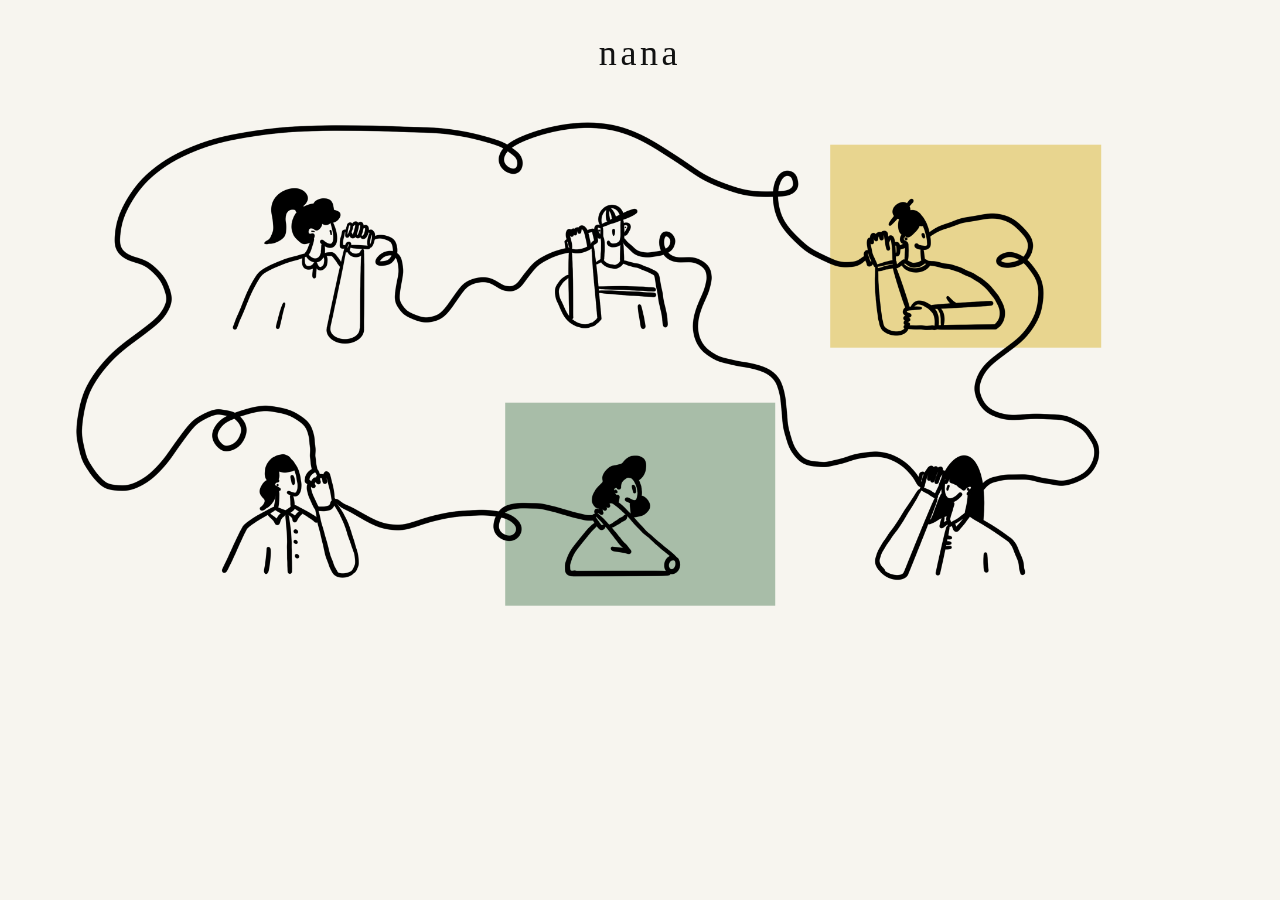
==== commit cffe9642: "prettier" ====
--- a/index.html
+++ b/index.html
@@ -17,53 +17,39 @@
   <body>
     <main class="home">
       <div class="image-container">
+        <div class="home-rectangles">
+          <div class="home-rectangle rectangle-1"></div>
+          <div class="home-rectangle rectangle-2"></div>
+          <div class="home-rectangle rectangle-3"></div>
+          <div class="home-rectangle rectangle-4"></div>
+          <div class="home-rectangle rectangle-5"></div>
+          <div class="home-rectangle rectangle-6"></div>
+        </div>
 
-      <div class="home-rectangles">
+        <!-- Transparent navigation layer -->
+        <div class="home-nav-overlay">
+          <a
+            href="/nanana/travel-books/"
+            class="home-nav-square rectangle-3-nav"
+            aria-label="Travel Books"
+          >
+            <span class="speech-bubble"> travel books </span>
+          </a>
 
-        <div class="home-rectangle rectangle-1"></div>
-        <div class="home-rectangle rectangle-2"></div>
-        <div class="home-rectangle rectangle-3"></div>
-        <div class="home-rectangle rectangle-4"></div>
-        <div class="home-rectangle rectangle-5"></div>
-        <div class="home-rectangle rectangle-6"></div>
+          <a
+            href="/nanana/contact/"
+            class="home-nav-square rectangle-5-nav"
+            aria-label="Contact"
+          >
+            <span class="speech-bubble"> contact </span>
+          </a>
+        </div>
 
-      </div>
-
-      <!-- Transparent navigation layer -->
-      <div class="home-nav-overlay">
-
-        <a
-          href="/nanana/travel-books/"
-          class="home-nav-square rectangle-3-nav"
-          aria-label="Travel Books"
-        >
-          <span class="speech-bubble">
-            travel books
-          </span>
-        </a>
-
-        <a
-          href="/nanana/contact/"
-          class="home-nav-square rectangle-5-nav"
-          aria-label="Contact"
-        >
-          <span class="speech-bubble">
-            contact
-          </span>
-        </a>
-
-      </div>
-
-        <img
-          src="images/home-image.png"
-          alt="Home"
-          class="home-image"
-        />
-
+        <img src="images/home-image.png" alt="Home" class="home-image" />
       </div>
     </main>
 
     <script src="js/header.js"></script>
     <script src="js/main.js"></script>
   </body>
-</html>+</html>
--- a/css/style.css
+++ b/css/style.css
@@ -32,13 +32,11 @@
 
 .logo {
   display: inline-block;
-
   color: inherit;
   text-decoration: none;
-
-  font-size: 24px;
-  font-weight: 400;
-  letter-spacing: 0.08em;
+  font-family: "Marker Felt", "Bradley Hand", cursive;
+  font-size: 36px;
+  letter-spacing: 0.1em;
 }
 
 /* ========================================
@@ -205,7 +203,7 @@
 
   color: #111111;
 
-  font-family: "Marker Felt", cursive;
+  font-family: "Marker Felt", "Bradley Hand", cursive;
 
   font-size: clamp(25px, 2.5vw, 38px);
   font-weight: 400;
@@ -237,10 +235,7 @@
   top: -4%;
   right: -8%;
 
-  transform:
-    rotate(-6deg)
-    translateY(8px)
-    scale(0.92);
+  transform: rotate(-6deg) translateY(8px) scale(0.92);
 
   transform-origin: center center;
 }
@@ -256,10 +251,7 @@
   bottom: 60%;
   left: 60%;
 
-  transform:
-    rotate(5deg)
-    translateY(8px)
-    scale(0.92);
+  transform: rotate(5deg) translateY(8px) scale(0.92);
 
   transform-origin: center center;
 }
@@ -273,17 +265,11 @@
 }
 
 .rectangle-3-nav:hover .speech-bubble {
-  transform:
-    rotate(-6deg)
-    translateY(0)
-    scale(1);
+  transform: rotate(-6deg) translateY(0) scale(1);
 }
 
 .rectangle-5-nav:hover .speech-bubble {
-  transform:
-    rotate(5deg)
-    translateY(0)
-    scale(1);
+  transform: rotate(5deg) translateY(0) scale(1);
 }
 
 /* ========================================
@@ -292,12 +278,12 @@
 
 .rectangle-1 {
   background: #b7a7c9;
-  /* opacity: 0; */
+  opacity: 0;
 }
 
 .rectangle-2 {
   background: #a8c4d4;
-  /* opacity: 0; */
+  opacity: 0;
 }
 
 .rectangle-3 {
@@ -306,7 +292,7 @@
 
 .rectangle-4 {
   background: #d98f82;
-  /* opacity: 0; */
+  opacity: 0;
 }
 
 .rectangle-5 {
@@ -315,7 +301,7 @@
 
 .rectangle-6 {
   background: #e6b98a;
-  /* opacity: 0; */
+  opacity: 0;
 }
 
 /* ========================================
@@ -484,8 +470,7 @@
 
   clip-path: inset(0 0 0 0);
 
-  transition:
-    clip-path 0.8s cubic-bezier(0.77, 0, 0.18, 1);
+  transition: clip-path 0.8s cubic-bezier(0.77, 0, 0.18, 1);
 }
 
 /* ========================================
@@ -1411,4 +1396,4 @@
   .postcard-status {
     text-align: left;
   }
-}+}
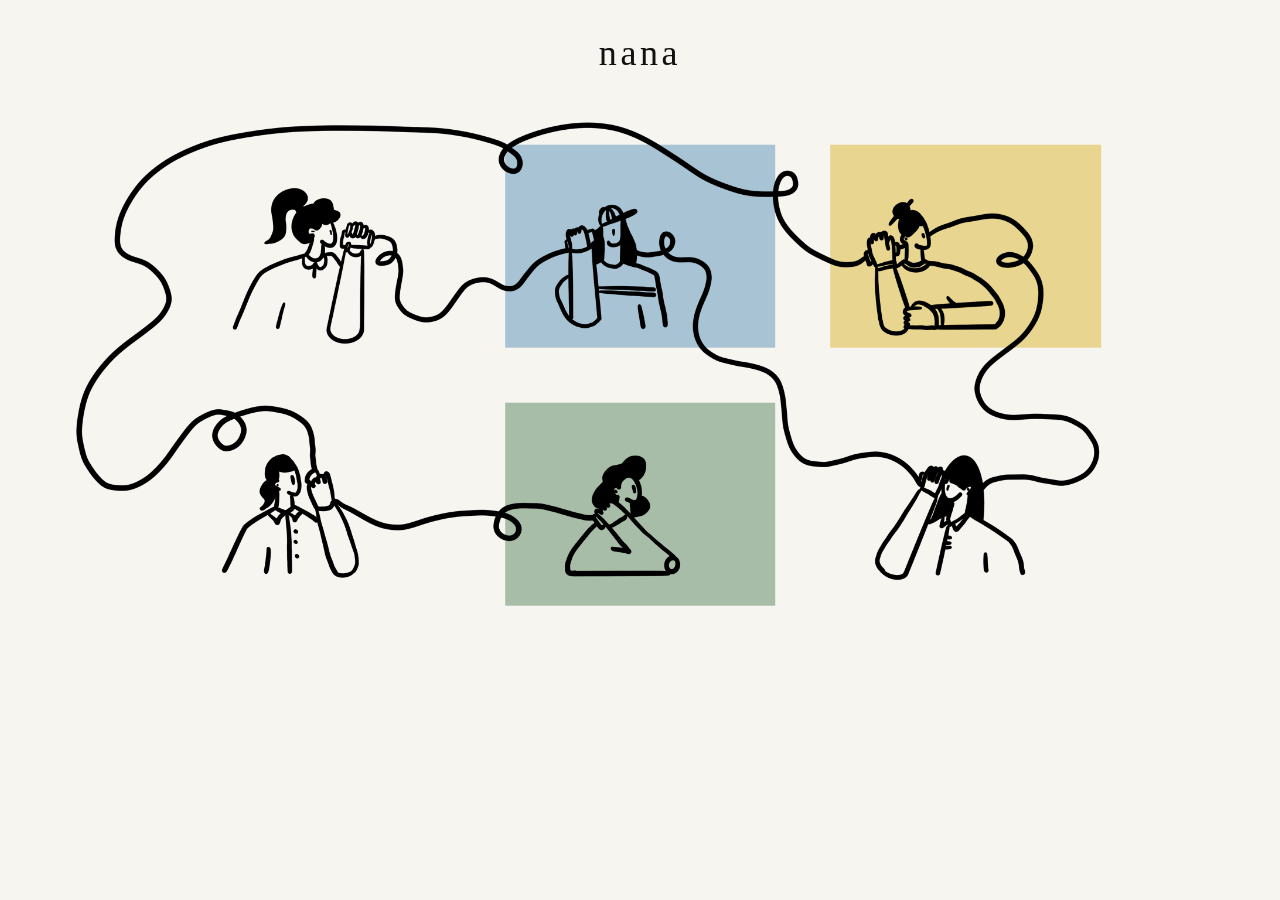
==== commit 4c9d59fe: "added calendar page" ====
--- a/index.html
+++ b/index.html
@@ -29,6 +29,14 @@
         <!-- Transparent navigation layer -->
         <div class="home-nav-overlay">
           <a
+            href="/nanana/calendar/"
+            class="home-nav-square rectangle-2-nav"
+            aria-label="Calendar"
+          >
+            <span class="speech-bubble"> calendar </span>
+          </a>
+
+          <a
             href="/nanana/travel-books/"
             class="home-nav-square rectangle-3-nav"
             aria-label="Travel Books"
--- a/css/style.css
+++ b/css/style.css
@@ -34,7 +34,7 @@
   display: inline-block;
   color: inherit;
   text-decoration: none;
-  font-family: "Marker Felt", "Bradley Hand", cursive;
+  font-family: "Marker Felt", "Permanent Marker", cursive;
   font-size: 36px;
   letter-spacing: 0.1em;
 }
@@ -47,22 +47,17 @@
   display: flex;
   justify-content: center;
   align-items: center;
-
   gap: 36px;
-
   margin-top: 34px;
 }
 
 .nav-link {
   position: relative;
-
   color: #111111;
   text-decoration: none;
-
   font-size: 12px;
   font-weight: 400;
   letter-spacing: 0.08em;
-
   transition: opacity 0.25s ease;
 }
 
@@ -81,12 +76,9 @@
 
 .image-container {
   position: relative;
-
   width: 100%;
   max-width: none;
-
   margin: 0;
-
   display: flex;
   justify-content: center;
   align-items: center;
@@ -102,9 +94,6 @@
   top: 50%;
   left: 50%;
 
-  /*
-    Responsive grid that scales with the window.
-  */
   width: min(72vw, 1000px);
   aspect-ratio: 2 / 1;
 
@@ -123,6 +112,12 @@
 .home-rectangle {
   width: 100%;
   height: 100%;
+
+  border-radius: 0;
+
+  transition:
+    border-radius 0.45s cubic-bezier(0.22, 1, 0.36, 1),
+    transform 0.45s cubic-bezier(0.22, 1, 0.36, 1);
 }
 
 /* ========================================
@@ -135,9 +130,6 @@
   top: 50%;
   left: 50%;
 
-  /*
-    Must exactly match the rectangle grid.
-  */
   width: min(72vw, 1000px);
   aspect-ratio: 2 / 1;
 
@@ -177,6 +169,11 @@
 /* ========================================
    HOMEPAGE NAVIGATION POSITIONS
 ======================================== */
+
+.rectangle-2-nav {
+  grid-column: 2;
+  grid-row: 1;
+}
 
 .rectangle-3-nav {
   grid-column: 3;
@@ -203,7 +200,7 @@
 
   color: #111111;
 
-  font-family: "Marker Felt", "Bradley Hand", cursive;
+  font-family: "Marker Felt", "Permanent Marker", cursive;
 
   font-size: clamp(25px, 2.5vw, 38px);
   font-weight: 400;
@@ -225,29 +222,28 @@
 }
 
 /* ========================================
-   TRAVEL BOOKS TEXT
-======================================== */
+   HOME PAGE TEXT
+======================================== */
+
+.rectangle-2-nav .speech-bubble {
+  top: 10%;
+  right: 65%;
+
+  transform: rotate(-30deg) translateY(8px) scale(0.92);
+
+  transform-origin: center center;
+}
 
 .rectangle-3-nav .speech-bubble {
-  /*
-    Position relative to the yellow square.
-  */
   top: -4%;
   right: -8%;
 
-  transform: rotate(-6deg) translateY(8px) scale(0.92);
+  transform: rotate(-5deg) translateY(8px) scale(0.92);
 
   transform-origin: center center;
 }
 
-/* ========================================
-   CONTACT TEXT
-======================================== */
-
 .rectangle-5-nav .speech-bubble {
-  /*
-    Position relative to the green square.
-  */
   bottom: 60%;
   left: 60%;
 
@@ -264,8 +260,12 @@
   opacity: 1;
 }
 
+.rectangle-2-nav:hover .speech-bubble {
+  transform: rotate(-30deg) translateY(0) scale(1);
+}
+
 .rectangle-3-nav:hover .speech-bubble {
-  transform: rotate(-6deg) translateY(0) scale(1);
+  transform: rotate(-5deg) translateY(0) scale(1);
 }
 
 .rectangle-5-nav:hover .speech-bubble {
@@ -283,7 +283,6 @@
 
 .rectangle-2 {
   background: #a8c4d4;
-  opacity: 0;
 }
 
 .rectangle-3 {
@@ -305,6 +304,22 @@
 }
 
 /* ========================================
+   COLORED SQUARE → CIRCLE HOVER
+======================================== */
+
+.home-rectangles:has(~ .home-nav-overlay .rectangle-2-nav:hover) .rectangle-2 {
+  border-radius: 50%;
+}
+
+.home-rectangles:has(~ .home-nav-overlay .rectangle-3-nav:hover) .rectangle-3 {
+  border-radius: 50%;
+}
+
+.home-rectangles:has(~ .home-nav-overlay .rectangle-5-nav:hover) .rectangle-5 {
+  border-radius: 50%;
+}
+
+/* ========================================
    HOME IMAGE
 ======================================== */
 
@@ -349,7 +364,6 @@
 
 .travel-books {
   width: 100%;
-
   padding: 80px 40px;
 }
 
@@ -357,7 +371,7 @@
   display: grid;
 
   grid-template-columns: repeat(3, 1fr);
-  gap: 30px;
+  gap: 50px;
 
   max-width: 1200px;
 
@@ -370,12 +384,38 @@
   width: fit-content;
 
   padding: 6px;
+
+  background: #ffffff;
 
   border: 1px solid var(--frame-color);
 
   transition:
     transform 0.45s ease,
     box-shadow 0.45s ease;
+
+  position: relative;
+
+  overflow: visible;
+}
+
+.book-tape {
+  position: absolute;
+
+  top: -3%;
+  left: 50%;
+
+  width: 88px;
+  height: 29px;
+
+  transform: translateX(-50%) rotate(-3deg);
+
+  background: rgba(220, 198, 143, 0.78);
+
+  z-index: 5;
+
+  pointer-events: none;
+
+  clip-path: polygon(1% 10%, 98% 4%, 100% 89%, 96% 96%, 4% 100%, 0 14%);
 }
 
 .book-tile {
@@ -400,6 +440,23 @@
     opacity 0.4s ease;
 }
 
+.book-title {
+  margin-top: 16px;
+
+  text-align: center;
+
+  color: #111111;
+
+  font-family: "Marker Felt", "Permanent Marker", cursive;
+
+  font-size: 18px;
+  font-weight: 400;
+
+  letter-spacing: 0.08em;
+
+  line-height: 1.4;
+}
+
 /* ========================================
    BOOK TILE HOVER
 ======================================== */
@@ -411,8 +468,6 @@
 }
 
 .book-tile-frame:hover .book-tile img {
-  transform: scale(1.025);
-
   opacity: 0.92;
 }
 
@@ -506,6 +561,8 @@
 .recent-note-text {
   margin: 0;
 
+  font-family: "Marker Felt", "Permanent Marker", cursive;
+
   font-size: 13px;
   line-height: 1.65;
   font-weight: 400;
@@ -514,6 +571,8 @@
 .recent-note-author {
   margin-top: 16px;
 
+  font-family: "Marker Felt", "Permanent Marker", cursive;
+
   font-size: 10px;
   letter-spacing: 0.04em;
 
@@ -686,7 +745,6 @@
 
 #flipbook .book-page {
   background: #ffffff;
-
   overflow: hidden;
 }
 
@@ -701,6 +759,52 @@
 
 .stf__parent {
   margin: 0 auto;
+}
+
+/* ========================================
+   FLIPBOOK HINT
+   ======================================== */
+
+.flipbook-hint {
+  position: absolute;
+
+  top: 50%;
+  left: calc(95%);
+
+  display: flex;
+  align-items: center;
+  gap: 8px;
+
+  transform: translateY(-50%) rotate(-3deg);
+
+  color: #909090;
+
+  font-family: "Marker Felt", "Permanent Marker", cursive;
+  font-size: 14px;
+  letter-spacing: 0.04em;
+
+  pointer-events: none;
+
+  z-index: 4;
+}
+
+.flipbook-hint-arrow {
+  font-family: Helvetica, Arial, sans-serif;
+  font-size: 22px;
+  line-height: 1;
+
+  animation: flipHint 1.8s ease-in-out infinite;
+}
+
+@keyframes flipHint {
+  0%,
+  100% {
+    transform: translateX(0);
+  }
+
+  50% {
+    transform: translateX(6px);
+  }
 }
 
 /* ========================================
@@ -829,6 +933,67 @@
   inset: 1px -5px;
 
   border: 1px solid #909090;
+}
+
+/* ========================================
+   BACK TO TRAVEL BOOKS
+======================================== */
+
+.back-row {
+  position: absolute;
+
+  left: 20px;
+  bottom: -8px;
+
+  width: calc(100% - 40px);
+  height: 24px;
+
+  display: flex;
+  align-items: center;
+  justify-content: center;
+
+  pointer-events: none;
+
+  z-index: 10;
+}
+
+.back-to-shelf {
+  display: inline-flex;
+
+  align-items: center;
+  gap: 7px;
+
+  color: #111111;
+
+  text-decoration: none;
+
+  font-family: "Marker Felt", "Permanent Marker", cursive;
+
+  font-size: 18px;
+  font-weight: 400;
+
+  letter-spacing: 0.1em;
+
+  pointer-events: auto;
+
+  transition: opacity 0.25s ease;
+}
+
+.back-arrow {
+  font-size: 18px;
+  line-height: 1;
+
+  letter-spacing: 0;
+
+  transition: transform 0.25s ease;
+}
+
+.back-to-shelf:hover {
+  opacity: 0.55;
+}
+
+.back-to-shelf:hover .back-arrow {
+  transform: translateX(-4px);
 }
 
 /* ========================================
@@ -1089,7 +1254,6 @@
 
 .stamp-text {
   font-size: 11px;
-
   letter-spacing: 0.15em;
 }
 
@@ -1222,6 +1386,457 @@
 }
 
 /* ========================================
+   CALENDAR
+======================================== */
+
+.calendar-page {
+  --calendar-paper: #f7f5ef;
+  --calendar-ink: #111111;
+  --calendar-sage: #909090;
+  --calendar-sage-light: #a8c4d4;
+  --calendar-line: #909090;
+  --calendar-serif: "Marker Felt", "Permanent Marker", serif;
+  --calendar-sans: "Marker Felt", "Permanent Marker", sans-serif;
+  --calendar-hand: "Marker Felt", "Permanent Marker", cursive;
+
+  margin: 0;
+  min-height: 100vh;
+  color: var(--calendar-ink);
+  background: var(--calendar-paper);
+  font-family: var(--calendar-sans);
+}
+
+.calendar-page *,
+.calendar-page *::before,
+.calendar-page *::after {
+  box-sizing: border-box;
+}
+
+.calendar-page button {
+  font: inherit;
+}
+
+/* ----------------------------------------
+   PAGE INTRODUCTION
+---------------------------------------- */
+
+.calendar-main {
+  width: min(1120px, 92vw);
+  margin: 0 auto;
+  padding: 8px 0 42px;
+}
+
+.calendar-page .calendar-intro {
+  text-align: center;
+  margin-bottom: 50px;
+}
+
+.calendar-page .calendar-intro h1 {
+  margin: 0;
+  color: var(--calendar-sage);
+  font-family: var(--calendar-hand);
+  font-size: clamp(43px, 6vw, 68px);
+  font-weight: 500;
+  letter-spacing: 0.015em;
+  transform: rotate(-2deg);
+}
+
+.calendar-page .title-swoosh {
+  width: 82px;
+  height: 2px;
+  background: var(--calendar-sage);
+  margin: 12px auto 23px;
+  transform: rotate(-5deg);
+}
+
+/* ----------------------------------------
+   MONTH NAVIGATION
+---------------------------------------- */
+
+.calendar-page .month-row {
+  width: min(760px, 100%);
+  margin: 0 auto 12px;
+  display: flex;
+  justify-content: center;
+  align-items: center;
+  gap: 15px;
+}
+
+.calendar-page #month-label {
+  min-width: 210px;
+  text-align: center;
+  margin: 0;
+  color: #1f6486;
+  font-family: "Marker Felt", "Permanent Marker", cursive;
+  font-size: 42px;
+  font-weight: 400;
+  letter-spacing: 0.06em;
+}
+
+.calendar-page .month-btn {
+  display: grid;
+  place-items: center;
+  flex-shrink: 0;
+  width: 38px;
+  height: 38px;
+  padding: 0;
+  border: 0;
+  background: transparent;
+  color: var(--calendar-ink);
+  cursor: pointer;
+  font-size: 27px;
+  line-height: 1;
+  border-radius: 50%;
+  transition:
+    background 0.2s,
+    transform 0.2s;
+}
+
+.calendar-page .month-btn:hover {
+  background: var(--calendar-sage-light);
+  transform: scale(1.04);
+}
+
+.calendar-page .month-btn:focus-visible,
+.calendar-page .close-memory:focus-visible {
+  outline: 2px dashed var(--calendar-sage);
+  outline-offset: 4px;
+}
+
+/* ----------------------------------------
+   CALENDAR GRID
+---------------------------------------- */
+
+.calendar-page .calendar-wrap {
+  position: relative;
+  width: min(900px, 100%);
+  margin: 0 auto;
+}
+
+.calendar-page .calendar {
+  border: 1.5px solid #384247;
+  border-radius: 2px;
+  transform: rotate(-0.12deg);
+  box-shadow: 0 1px 0 rgba(30, 30, 20, 0.03);
+}
+
+.calendar-page .weekdays,
+.calendar-page .days {
+  display: grid;
+  grid-template-columns: repeat(7, minmax(0, 1fr));
+}
+
+.calendar-page .weekdays {
+  border-bottom: 1px solid var(--calendar-line);
+}
+
+.calendar-page .weekday {
+  min-width: 0;
+  min-height: 48px;
+  display: grid;
+  place-items: center;
+  font-family: var(--calendar-serif);
+  font-size: 11px;
+  letter-spacing: 0.1em;
+}
+
+.calendar-page .day {
+  position: relative;
+  min-width: 0;
+  min-height: 112px;
+  padding: 10px 10px 7px;
+  border-right: 1px solid var(--calendar-line);
+  border-bottom: 1px solid var(--calendar-line);
+  overflow: hidden;
+  isolation: isolate;
+}
+
+.calendar-page .day:nth-child(7n) {
+  border-right: 0;
+}
+
+.calendar-page .day.empty {
+  background: rgba(255, 255, 255, 0.08);
+}
+
+.calendar-page .day-number {
+  position: relative;
+  z-index: 2;
+  font-family: var(--calendar-hand);
+  font-size: 18px;
+}
+
+.calendar-page .day.has-memory {
+  cursor: pointer;
+}
+
+.calendar-page .day.has-memory:focus-visible {
+  outline: 2px dashed var(--calendar-sage);
+  outline-offset: -4px;
+}
+
+.calendar-page .day.has-memory:hover {
+  background: #a8c4d4;
+}
+
+/* ----------------------------------------
+   MEMORY DOODLES
+---------------------------------------- */
+
+.calendar-page .doodle {
+  position: absolute;
+  left: 50%;
+  top: 56%;
+  transform: translate(-50%, -35%);
+  display: flex;
+  flex-direction: column;
+  align-items: center;
+  gap: 2px;
+  width: 94%;
+  z-index: 1;
+  color: #606a53;
+  pointer-events: none;
+}
+
+.calendar-page .doodle-art {
+  font-size: 32px;
+  line-height: 1.15;
+  filter: saturate(0.72);
+}
+
+.calendar-page .doodle-label {
+  max-width: 112px;
+  color: #4d5047;
+  font-family: var(--calendar-hand);
+  font-size: 13px;
+  font-style: italic;
+  text-align: center;
+  line-height: 1.1;
+}
+
+/* ----------------------------------------
+   DECORATIVE DETAILS
+---------------------------------------- */
+
+.calendar-page .decor {
+  position: absolute;
+  pointer-events: none;
+  color: var(--calendar-sage);
+  opacity: 0.85;
+}
+
+.calendar-page .decor-left {
+  left: -48px;
+  top: -28px;
+  font-size: 32px;
+}
+
+.calendar-page .decor-right {
+  right: -40px;
+  bottom: -22px;
+  font-size: 30px;
+}
+
+/* ----------------------------------------
+   MEMORY POP-UP OVERLAY
+---------------------------------------- */
+
+.calendar-page .memory-overlay {
+  position: fixed;
+  inset: 0;
+  z-index: 1000;
+  display: none;
+  place-items: center;
+  padding: 24px;
+  background: rgba(42, 43, 36, 0.28);
+  backdrop-filter: blur(3px);
+}
+
+.calendar-page .memory-overlay.open {
+  display: grid;
+}
+
+.calendar-page .memory-panel {
+  position: relative;
+  width: min(850px, 96vw);
+  max-height: 88vh;
+  overflow: auto;
+  padding: 34px clamp(22px, 4vw, 48px) 30px;
+  background: #fbfaf6;
+  border: 1px solid #d0c8c2;
+  box-shadow: 0 18px 55px rgba(39, 40, 31, 0.2);
+  border-radius: 3px;
+  animation: calendar-appear 0.22s ease-out;
+}
+
+@keyframes calendar-appear {
+  from {
+    opacity: 0;
+    transform: translateY(10px) rotate(-0.5deg);
+  }
+
+  to {
+    opacity: 1;
+    transform: translateY(0) rotate(0);
+  }
+}
+
+.calendar-page .close-memory {
+  position: absolute;
+  top: 8px;
+  right: 12px;
+  border: 0;
+  background: transparent;
+  color: #1f6486;
+  cursor: pointer;
+  font-family: var(--calendar-hand);
+  font-size: 32px;
+  padding: 3px 8px;
+}
+
+.calendar-page .memory-date {
+  text-align: center;
+  margin: 0 0 7px;
+  color: #1f6486;
+  font-family: var(--calendar-serif);
+  font-size: 11px;
+  letter-spacing: 0.16em;
+  text-transform: uppercase;
+}
+
+.calendar-page .memory-title {
+  text-align: center;
+  margin: 0;
+  color: #1f6486;
+  font-family: var(--calendar-hand);
+  font-size: 34px;
+  font-weight: 400;
+}
+
+.calendar-page .memory-text {
+  max-width: 570px;
+  margin: 12px auto 22px;
+  text-align: center;
+  color: #909090;
+  font-family: Helvetica, Arial, sans-serif;
+  font-size: 14px;
+  line-height: 1.7;
+}
+
+/* ----------------------------------------
+   MEMORY PHOTO CARDS — TWO-SIDED STACK
+---------------------------------------- */
+
+.calendar-page .photo-deck {
+  position: relative;
+  display: flex;
+  justify-content: center;
+  align-items: center;
+  min-height: 430px;
+  padding: 25px 10px 35px;
+  margin: 0 auto;
+  flex-wrap: nowrap;
+  gap: 0;
+}
+
+.calendar-page .photo-card {
+  position: absolute;
+  width: clamp(220px, 35vw, 330px);
+  padding: 10px 10px 15px;
+  background: white;
+  border: 1px solid #e3e0d6;
+  box-shadow: 0 8px 22px rgba(50, 48, 40, 0.16);
+  cursor: pointer;
+  text-align: center;
+  transform-origin: center center;
+  transition:
+    transform 0.3s ease,
+    box-shadow 0.3s ease;
+}
+
+/* Previous photos — show more on the LEFT */
+.calendar-page .photo-card.previous-photo {
+  z-index: 5;
+  transform: translateX(-155px) rotate(-8deg) scale(0.92);
+}
+
+/* Next photos — show more on the RIGHT */
+.calendar-page .photo-card.next-photo {
+  z-index: 6;
+  transform: translateX(155px) rotate(8deg) scale(0.92);
+}
+
+/* Current photo stays centered and in front */
+.calendar-page .photo-card.selected {
+  z-index: 10;
+  transform: translateX(-20px) rotate(-1deg) scale(1);
+  box-shadow: 0 12px 28px rgba(50, 48, 40, 0.2);
+}
+
+.calendar-page .photo-card:focus-visible {
+  outline: 2px dashed var(--calendar-sage);
+  outline-offset: 4px;
+}
+
+.calendar-page .photo-art {
+  aspect-ratio: 5 / 5;
+  display: grid;
+  place-items: center;
+  overflow: hidden;
+  background: linear-gradient(145deg, #e5e7dc, #f0e4d5 58%, #d7ded9);
+  color: #68745c;
+  font-size: 35px;
+}
+
+.calendar-page .photo-art img {
+  display: block;
+  width: 100%;
+  height: 100%;
+  object-fit: cover;
+}
+
+.calendar-page .photo-caption {
+  display: block;
+  padding-top: 10px;
+  color: #595b52;
+  font-family: var(--calendar-hand);
+  font-size: 20px;
+  font-style: italic;
+}
+
+.calendar-page .memory-hint {
+  text-align: center;
+  margin: 4px 0 0;
+  color: #8a887c;
+  font-size: 11px;
+  letter-spacing: 0.05em;
+}
+
+.calendar-page .day:has(.calendar-symbol-image) {
+  overflow: visible;
+  isolation: auto;
+  z-index: 5;
+}
+
+.calendar-page .calendar-symbol-image {
+  display: block;
+  width: 250%;
+  height: auto;
+  max-width: none;
+  object-fit: contain;
+  margin: 0;
+  position: relative;
+  left: -80%;
+  top: -20px;
+  z-index: 10;
+}
+
+.calendar-page .doodle,
+.calendar-page .doodle-art {
+  overflow: visible;
+}
+
+/* ========================================
    MOBILE
 ======================================== */
 
@@ -1238,7 +1853,6 @@
 
   .main-nav {
     gap: 24px;
-
     margin-top: 28px;
   }
 
@@ -1266,20 +1880,33 @@
   }
 
   /*
-    Handwritten text on mobile.
+    Keep the circle transition slightly quicker
+    on smaller screens.
   */
+
+  .home-rectangle {
+    transition-duration: 0.35s;
+  }
+
+  /* Handwritten text on mobile */
+
   .speech-bubble {
     font-size: 24px;
   }
 
+  .rectangle-2-nav .speech-bubble {
+    top: 15%;
+    right: 8%;
+  }
+
   .rectangle-3-nav .speech-bubble {
-    top: -5%;
-    right: -8%;
+    top: 15%;
+    right: 8%;
   }
 
   .rectangle-5-nav .speech-bubble {
-    bottom: 48%;
-    left: 20%;
+    top: 30%;
+    right: 20%;
   }
 
   /* Travel books */
@@ -1290,19 +1917,16 @@
 
   .book-grid {
     grid-template-columns: 1fr;
-
     gap: 20px;
   }
 
   .book-tile-frame:hover {
     transform: none;
-
     box-shadow: none;
   }
 
   .book-tile-frame:hover .book-tile img {
     transform: none;
-
     opacity: 1;
   }
 
@@ -1326,6 +1950,24 @@
     width: 90%;
 
     margin-top: 6px;
+  }
+
+  /* Back to Travel Books */
+
+  .back-row {
+    left: 20px;
+    bottom: -8px;
+
+    width: calc(100% - 40px);
+    height: 22px;
+  }
+
+  .back-to-shelf {
+    font-size: 9px;
+  }
+
+  .back-arrow {
+    font-size: 17px;
   }
 
   /* Postcard */
@@ -1396,4 +2038,141 @@
   .postcard-status {
     text-align: left;
   }
-}
+
+  .calendar-page .month-row {
+    gap: 5px;
+  }
+
+  .calendar-page #month-label {
+    min-width: 0;
+    flex: 1;
+    font-size: 16px;
+    letter-spacing: 0.03em;
+  }
+
+  .calendar-page .month-btn {
+    width: 32px;
+    height: 32px;
+  }
+
+  .calendar-page .weekday {
+    font-size: 8px;
+  }
+
+  .calendar-page .day {
+    min-height: 65px;
+    padding: 5px 3px;
+  }
+
+  .calendar-page .doodle-art {
+    font-size: 19px;
+  }
+
+  .calendar-page .doodle-label {
+    display: none;
+  }
+
+  .calendar-main {
+    width: 94vw;
+    padding-top: 42px;
+  }
+
+  .calendar-page .calendar-intro {
+    margin-bottom: 35px;
+  }
+
+  .calendar-page .month-row {
+    margin-bottom: 15px;
+    gap: 12px;
+  }
+
+  .calendar-page #month-label {
+    min-width: 180px;
+    font-size: 18px;
+  }
+
+  .calendar-page .day {
+    min-height: 82px;
+    padding: 7px 5px;
+  }
+
+  .calendar-page .weekday {
+    min-height: 38px;
+    font-size: 9px;
+    letter-spacing: 0.03em;
+  }
+
+  .calendar-page .day-number {
+    font-size: 16px;
+  }
+
+  .calendar-page .doodle-art {
+    font-size: 24px;
+  }
+
+  .calendar-page .doodle-label {
+    font-size: 12px;
+  }
+
+  .calendar-page .decor-left {
+    left: -4px;
+    top: -27px;
+    font-size: 22px;
+  }
+
+  .calendar-page .decor-right {
+    right: 0;
+    bottom: -34px;
+    font-size: 22px;
+  }
+
+  .calendar-page .memory-overlay {
+    padding: 10px;
+  }
+
+  .calendar-page .memory-panel {
+    padding: 34px 16px 22px;
+    max-height: 92vh;
+  }
+
+  .calendar-page .memory-title {
+    font-size: 29px;
+  }
+
+  .calendar-page .photo-deck {
+    min-height: 340px;
+    padding: 18px 0 25px;
+  }
+
+  .calendar-page .photo-card {
+    width: min(62vw, 250px);
+    padding: 8px 8px 12px;
+  }
+
+  .calendar-page .photo-card.previous-photo {
+    transform: translateX(-65px) rotate(-7deg) scale(0.92);
+  }
+
+  .calendar-page .photo-card.next-photo {
+    transform: translateX(65px) rotate(7deg) scale(0.92);
+  }
+
+  .calendar-page .photo-card.selected {
+    transform: translateY(-3px) rotate(-1deg) scale(1);
+  }
+
+  .calendar-page .photo-caption {
+    font-size: 18px;
+  }
+}
+
+@media (prefers-reduced-motion: reduce) {
+  .calendar-page *,
+  .calendar-page *::before,
+  .calendar-page *::after {
+    scroll-behavior: auto !important;
+    animation-duration: 0.01ms !important;
+    animation-iteration-count: 1 !important;
+    transition-duration: 0.01ms !important;
+  }
+}
